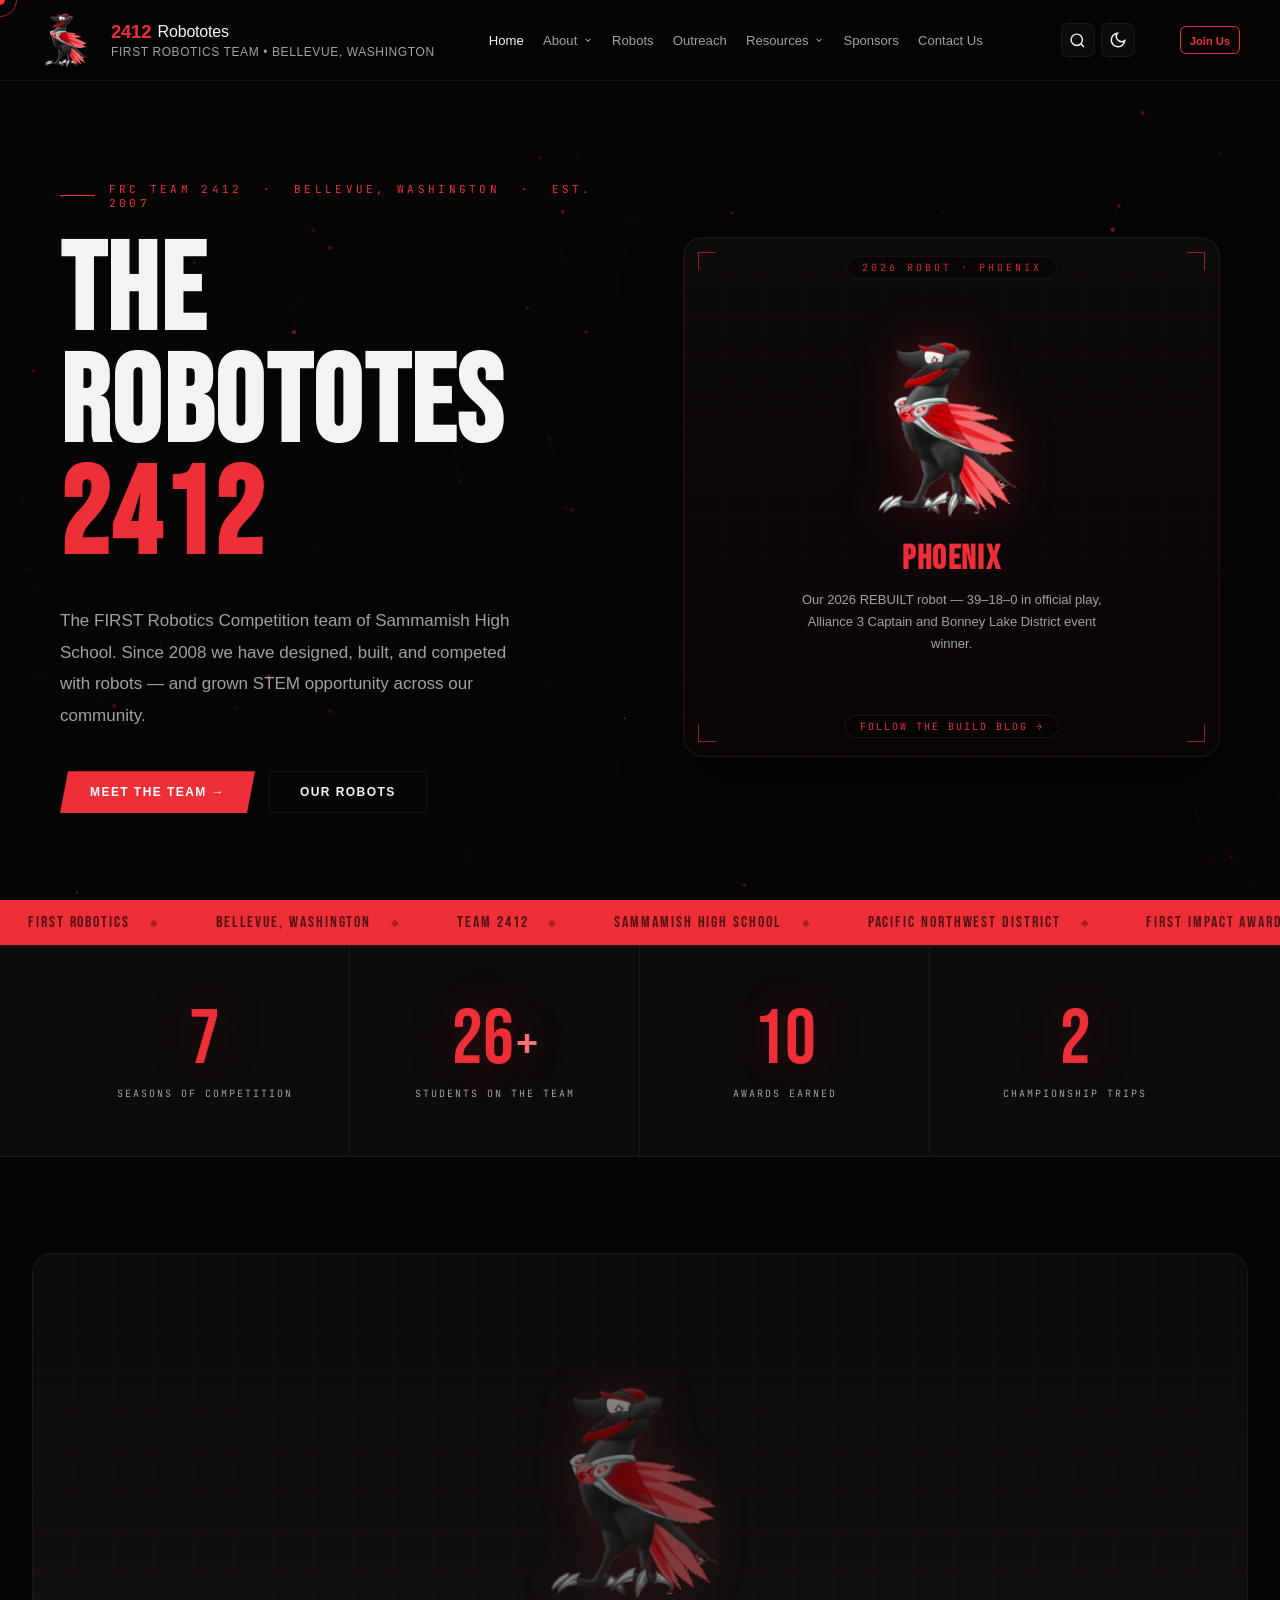
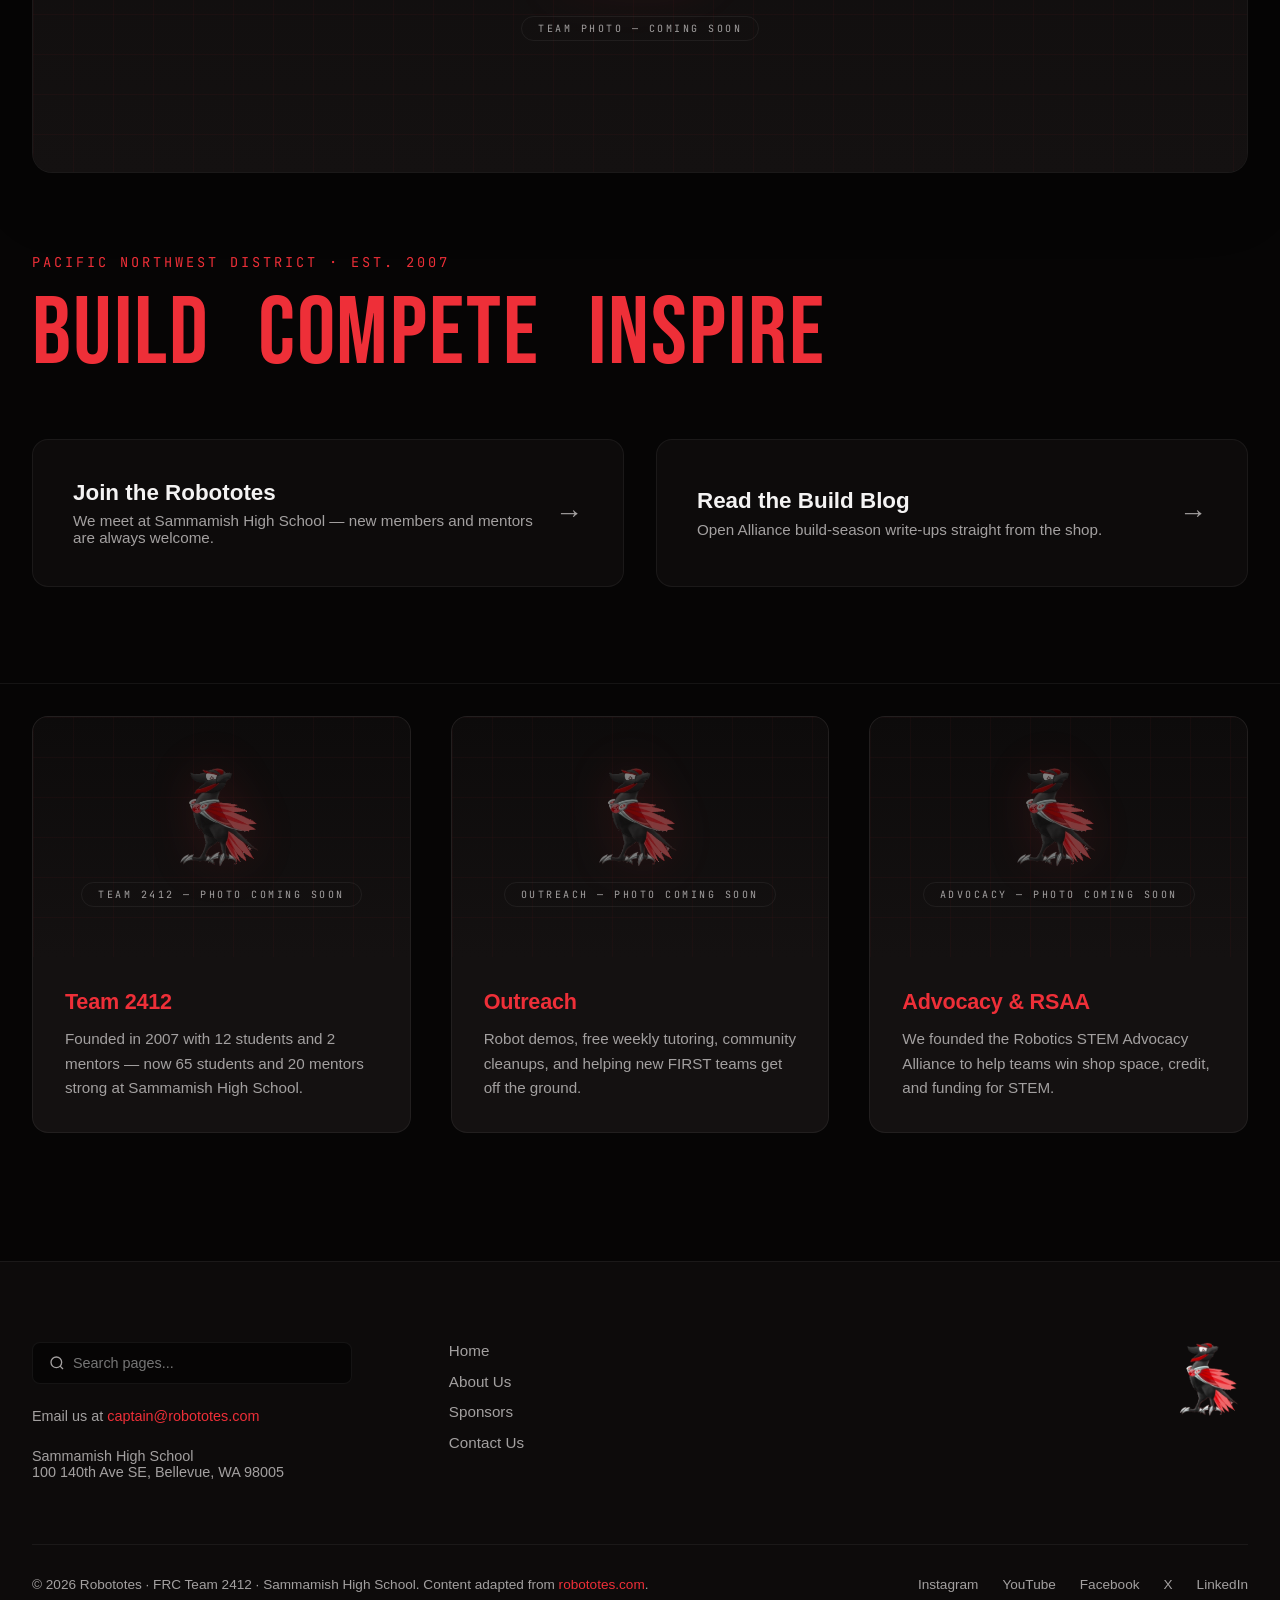
==== pages/index.html @ b2ee7567 "Add Team 2412 Robototes website in limesite style Static site for FRC Team 2412 (Sammamish High Scho" ====
<!DOCTYPE html>
<html lang="en" data-theme="dark">
<head>
<meta charset="UTF-8">
<meta name="viewport" content="width=device-width, initial-scale=1.0">
<title>Robototes | Home</title>
<link rel="icon" type="image/png" href="pictures/site/2412_logo.png">
<meta name="description" content="FRC Team 2412 — The Robototes. Building, competing, and inspiring from Sammamish High School in Bellevue, Washington.">
<link rel="preconnect" href="https://fonts.googleapis.com">
<link rel="preconnect" href="https://fonts.gstatic.com" crossorigin>
<link href="https://fonts.googleapis.com/css2?family=Bebas+Neue&family=JetBrains+Mono:wght@400;500&display=swap" rel="stylesheet">
<link rel="stylesheet" href="css/site.css">
</head>
<body data-root="">

<!-- CURSOR -->
<div id="cdot"></div>
<div id="cring"></div>

<!-- LOADER -->
<div id="loader">
  <img class="ld-logo" src="pictures/site/2412_logo.png" alt="Robototes">
  <div class="ld-sub">Team 2412 &middot; Robototes</div>
  <div class="ld-bw"><div class="ld-b"></div></div>
</div>
<!-- NAV -->
<header>
  <div class="navbar">
    <a href="index.html" class="brand">
      <img src="pictures/site/2412_logo.png" alt="Robototes Logo" class="brand-logo">
      <div class="brand-text-stack">
        <div class="brand-title">2412 <span>Robototes</span></div>
        <div class="brand-subtitle">FIRST Robotics Team &bull; Bellevue, Washington</div>
      </div>
    </a>
    <button class="nav-toggle" id="navToggle" aria-label="Toggle navigation menu"><span></span></button>
    <ul class="nav-menu">
      <li class="nav-item"><a href="index.html" class="nav-link active">Home</a></li>
      <li class="nav-item">
        <a href="about/team_2412.html" class="nav-link">About <svg viewBox="0 0 24 24"><polyline points="6 9 12 15 18 9"></polyline></svg></a>
        <div class="dropdown-panel">
          <a href="about/team_2412.html">Team 2412</a><a href="about/first.html">FIRST</a>
          <a href="robots/robototes_bots.html">Robototes Bots</a><a href="sponsors.html">Sponsors</a>
        </div>
      </li>
      <li class="nav-item"><a href="robots/robototes_bots.html" class="nav-link">Robots</a></li>
      <li class="nav-item"><a href="outreach/overview.html" class="nav-link">Outreach</a></li>
      <li class="nav-item">
        <a href="resources/documents.html" class="nav-link">Resources <svg viewBox="0 0 24 24"><polyline points="6 9 12 15 18 9"></polyline></svg></a>
        <div class="dropdown-panel" style="grid-template-columns:1fr;width:300px;">
          <a href="resources/advocacy.html">Advocacy</a>
          <a href="resources/documents.html">Documents</a>
          <a href="https://blog.robototes.com/" target="_blank" rel="noopener">Build Blog &nearr;</a>
          <a href="https://booster.robototes.com/" target="_blank" rel="noopener">Sammamish Robotics Boosters &nearr;</a>
        </div>
      </li>
      <li class="nav-item"><a href="sponsors.html" class="nav-link">Sponsors</a></li>
      <li class="nav-item"><a href="contact.html" class="nav-link">Contact Us</a></li>
    </ul>
    <div class="nav-actions-hub">
      <div class="nav-icon-row"><div class="nav-search-wrap"><button class="nav-search-btn" id="navSearchBtn" aria-label="Search" type="button"><svg viewBox="0 0 24 24" fill="none" stroke="currentColor" stroke-width="2"><circle cx="11" cy="11" r="8"></circle><line x1="21" y1="21" x2="16.65" y2="16.65"></line></svg></button><div class="nav-search-drop" id="navSearchDrop"><div class="nav-search-drop-inner"><form class="nav-search-form" id="navSearchForm" autocomplete="off"><input class="nav-search-input" id="navSearchInput" type="text" placeholder="Search pages&hellip;" autocomplete="off" spellcheck="false"><button class="nav-search-go" type="submit">Go</button></form><div class="nav-search-suggs" id="navSearchSuggs"></div></div></div></div><button class="theme-toggle-btn" id="themeToggle" aria-label="Toggle Layout Theme Mode">
        <svg class="sun-icon" viewBox="0 0 24 24"><circle cx="12" cy="12" r="5"></circle><line x1="12" y1="1" x2="12" y2="3"></line><line x1="12" y1="21" x2="12" y2="23"></line><line x1="4.22" y1="4.22" x2="5.64" y2="5.64"></line><line x1="18.36" y1="18.36" x2="19.78" y2="19.78"></line><line x1="1" y1="12" x2="3" y2="12"></line><line x1="21" y1="12" x2="23" y2="12"></line><line x1="4.22" y1="19.78" x2="5.64" y2="18.36"></line><line x1="18.36" y1="5.64" x2="19.78" y2="4.22"></line></svg>
        <svg class="moon-icon" viewBox="0 0 24 24"><path d="M21 12.79A9 9 0 1 1 11.21 3 7 7 0 0 0 21 12.79z"></path></svg>
      </button></div>
    </div>
    <div class="nav-btn-stack">
      <a href="contact.html" class="nav-cta">Join Us</a>
    </div>
  </div>
</header>

<main>
<!-- HERO -->
<section id="hero">
  <canvas id="hcvs"></canvas>
  <div class="hero-grid">
    <div class="h-content">
      <div class="h-eye">FRC Team 2412 &nbsp;&middot;&nbsp; Bellevue, Washington &nbsp;&middot;&nbsp; Est. 2007</div>
      <h1 class="htitle">
        <span class="hl"><span>THE</span></span>
        <span class="hl"><span>ROBOTOTES</span></span>
        <span class="hl"><span>2412</span></span>
      </h1>
      <p class="h-sub">The FIRST Robotics Competition team of Sammamish High School. Since 2008 we have designed, built, and competed with robots &mdash; and grown STEM opportunity across our community.</p>
      <div class="h-btns">
        <a href="about/team_2412.html" class="btn btn-solid">Meet the Team &rarr;</a>
        <a href="robots/robototes_bots.html" class="btn btn-ghost">Our Robots</a>
      </div>
    </div>

    <!-- ROBOT STAGE -->
    <div class="cad-stage">
      <span class="cad-corner tl"></span>
      <span class="cad-corner tr"></span>
      <span class="cad-corner bl"></span>
      <span class="cad-corner br"></span>
      <div class="cad-tag">2026 Robot &middot; Phoenix</div>
      <div class="cad-frame">
        <div class="cad-placeholder">
          <img src="pictures/site/2412_logo.png" alt="Robototes mascot">
          <h4>Phoenix</h4>
          <p>Our 2026 REBUILT robot &mdash; 39&ndash;18&ndash;0 in official play, Alliance 3 Captain and Bonney Lake District event winner.</p>
        </div>
      </div>
      <a class="cad-hint cad-open-link" href="https://blog.robototes.com/" target="_blank" rel="noopener">Follow the build blog &rarr;</a>
    </div>
  </div>
</section>

<!-- MARQUEE -->
<div class="mq-strip">
  <div class="mq-track">
    <span class="mq-item">FIRST Robotics<span class="mq-dot">&#9670;</span></span>
    <span class="mq-item">Bellevue, Washington<span class="mq-dot">&#9670;</span></span>
    <span class="mq-item">Team 2412<span class="mq-dot">&#9670;</span></span>
    <span class="mq-item">Sammamish High School<span class="mq-dot">&#9670;</span></span>
    <span class="mq-item">Pacific Northwest District<span class="mq-dot">&#9670;</span></span>
    <span class="mq-item">FIRST Impact Award<span class="mq-dot">&#9670;</span></span>
    <span class="mq-item">STEM Advocacy<span class="mq-dot">&#9670;</span></span>
    <span class="mq-item">Build<span class="mq-dot">&#9670;</span></span>
    <span class="mq-item">Compete<span class="mq-dot">&#9670;</span></span>
    <span class="mq-item">Inspire<span class="mq-dot">&#9670;</span></span>
    <span class="mq-item">FIRST Robotics<span class="mq-dot">&#9670;</span></span>
    <span class="mq-item">Bellevue, Washington<span class="mq-dot">&#9670;</span></span>
    <span class="mq-item">Team 2412<span class="mq-dot">&#9670;</span></span>
    <span class="mq-item">Sammamish High School<span class="mq-dot">&#9670;</span></span>
    <span class="mq-item">Pacific Northwest District<span class="mq-dot">&#9670;</span></span>
    <span class="mq-item">FIRST Impact Award<span class="mq-dot">&#9670;</span></span>
    <span class="mq-item">STEM Advocacy<span class="mq-dot">&#9670;</span></span>
    <span class="mq-item">Build<span class="mq-dot">&#9670;</span></span>
    <span class="mq-item">Compete<span class="mq-dot">&#9670;</span></span>
    <span class="mq-item">Inspire<span class="mq-dot">&#9670;</span></span>
  </div>
</div>

<!-- STATS -->
<div id="stats">
  <div class="st-in">
    <div class="st-cell">
      <div class="st-n"><span class="cnt" data-t="18">0</span></div>
      <div class="st-lbl">Seasons of Competition</div>
    </div>
    <div class="st-cell">
      <div class="st-n"><span class="cnt" data-t="65">0</span><span class="st-plus">+</span></div>
      <div class="st-lbl">Students on the Team</div>
    </div>
    <div class="st-cell">
      <div class="st-n"><span class="cnt" data-t="27">0</span></div>
      <div class="st-lbl">Awards Earned</div>
    </div>
    <div class="st-cell">
      <div class="st-n"><span class="cnt" data-t="5">0</span></div>
      <div class="st-lbl">Championship Trips</div>
    </div>
  </div>
</div>

<!-- PANORAMIC TEAM PHOTO -->
<section class="pano-section">
  <div class="pano-frame reveal">
    <div class="ph-frame"><img src="pictures/site/2412_logo.png" alt="Robototes"><span>Team photo &mdash; coming soon</span></div>
  </div>
</section>

<!-- ABOUT COPY + ACTION PANELS -->
<section class="content-stack" id="about">
  <div class="content-header reveal">
    <span class="tag">Pacific Northwest District &middot; Est. 2007</span>
    <div class="ethos-words">
      <span>Build</span>
      <span>Compete</span>
      <span>Inspire</span>
    </div>
  </div>

  <div class="action-grid">
    <a href="contact.html" class="action-btn reveal">
      <div>
        <h2>Join the Robototes</h2>
        <p>We meet at Sammamish High School &mdash; new members and mentors are always welcome.</p>
      </div>
      <div class="action-arrow">&rarr;</div>
    </a>
    <a href="https://blog.robototes.com/" target="_blank" rel="noopener" class="action-btn reveal">
      <div>
        <h2>Read the Build Blog</h2>
        <p>Open Alliance build-season write-ups straight from the shop.</p>
      </div>
      <div class="action-arrow">&rarr;</div>
    </a>
  </div>
</section>

<!-- RESOURCE CARDS -->
<section class="cards-section">
  <div class="cards-grid">
    <a href="about/team_2412.html" class="resource-card reveal">
      <div class="card-img-wrap"><div class="ph-frame"><img src="pictures/site/2412_logo.png" alt="Robototes"><span>Team 2412 &mdash; photo coming soon</span></div></div>
      <div class="card-body">
        <h3>Team 2412</h3>
        <p>Founded in 2007 with 12 students and 2 mentors &mdash; now 65 students and 20 mentors strong at Sammamish High School.</p>
      </div>
    </a>

    <a href="outreach/overview.html" class="resource-card reveal">
      <div class="card-img-wrap"><div class="ph-frame"><img src="pictures/site/2412_logo.png" alt="Robototes"><span>Outreach &mdash; photo coming soon</span></div></div>
      <div class="card-body">
        <h3>Outreach</h3>
        <p>Robot demos, free weekly tutoring, community cleanups, and helping new FIRST teams get off the ground.</p>
      </div>
    </a>

    <a href="resources/advocacy.html" class="resource-card reveal">
      <div class="card-img-wrap"><div class="ph-frame"><img src="pictures/site/2412_logo.png" alt="Robototes"><span>Advocacy &mdash; photo coming soon</span></div></div>
      <div class="card-body">
        <h3>Advocacy &amp; RSAA</h3>
        <p>We founded the Robotics STEM Advocacy Alliance to help teams win shop space, credit, and funding for STEM.</p>
      </div>
    </a>
  </div>
</section>
</main>

<!-- FOOTER -->
<footer>
  <div class="footer-grid">
    <div class="footer-left">
      <div class="footer-search">
        <svg width="16" height="16" fill="none" stroke="var(--text-muted)" stroke-width="2" viewBox="0 0 24 24"><circle cx="11" cy="11" r="8"></circle><line x1="21" y1="21" x2="16.65" y2="16.65"></line></svg>
        <input type="text" id="footerSearchInput" placeholder="Search pages...">
      </div>
      <p>Email us at <a href="mailto:captain@robototes.com">captain@robototes.com</a></p>
      <p>Sammamish High School<br>100 140th Ave SE, Bellevue, WA 98005</p>
    </div>

    <div class="footer-links">
      <a href="index.html">Home</a>
      <a href="about/team_2412.html">About Us</a>
      <a href="sponsors.html">Sponsors</a>
      <a href="contact.html">Contact Us</a>
    </div>

    <div class="footer-logos">
      <img src="pictures/site/2412_logo.png" alt="Robototes Logo" class="footer-brand-logo">
    </div>
  </div>

  <div class="footer-socket">
    <div>&copy; 2026 Robototes &middot; FRC Team 2412 &middot; Sammamish High School. Content adapted from <a href="https://www.robototes.com" target="_blank" rel="noopener" style="color:var(--accent)">robototes.com</a>.</div>
    <div class="footer-social-row">
      <a href="https://www.instagram.com/robototes/" target="_blank" rel="noopener noreferrer">Instagram</a>
      <a href="https://www.youtube.com/channel/UCGPcRxxZuqsReqQDWMfKrVw" target="_blank" rel="noopener noreferrer">YouTube</a>
      <a href="https://www.facebook.com/Robototes/" target="_blank" rel="noopener noreferrer">Facebook</a>
      <a href="https://x.com/robotics_2412" target="_blank" rel="noopener noreferrer">X</a>
      <a href="https://www.linkedin.com/company/robototes" target="_blank" rel="noopener noreferrer">LinkedIn</a>
    </div>
  </div>
</footer>

<script src="js/site.js"></script>
</body>
</html>
---- pages/css/site.css ----
/* ============================================================
   Team 2412 Robototes — site stylesheet
   Design system adapted from limesite (kartbala07/limesite.org),
   re-skinned to Robototes black / red branding.
   ============================================================ */

/* === RESET === */
*,*::before,*::after{box-sizing:border-box;margin:0;padding:0}
html{scroll-behavior:smooth}
body{
  background:var(--bg-darkest);color:var(--text-main);
  font-family:'Helvetica Neue',Helvetica,Arial,sans-serif;overflow-x:hidden;
  transition:background-color .3s ease,color .3s ease;
  -webkit-font-smoothing:antialiased;
}
img{max-width:100%;display:block}
a{text-decoration:none;color:inherit}
ul{list-style:none}

/* === VARIABLES (Robototes palette) === */
:root[data-theme="dark"]{
  --accent:#ee2f38;      --accent-soft:#ff7078;
  --bg-darkest:#060505;  --bg-dark:#0d0b0b;
  --bg-card:#141111;     --bg-dropdown:#161212;
  --text-main:#f4f3f3;   --text-muted:#a3a0a0;
  --border:rgba(255,255,255,.06);
  --header-bg:rgba(6,5,5,.9);
  --invert-logos:invert(0);
}
:root[data-theme="light"]{
  --accent:#d1202a;      --accent-soft:#a5161e;
  --bg-darkest:#faf9f9;  --bg-dark:#f4f2f2;
  --bg-card:#ffffff;     --bg-dropdown:#ffffff;
  --text-main:#171213;   --text-muted:#5a5455;
  --border:rgba(0,0,0,.08);
  --header-bg:rgba(255,255,255,.92);
  --invert-logos:invert(0);
}

/* === CURSOR === */
#cdot{position:fixed;width:10px;height:10px;background:var(--accent);border-radius:50%;pointer-events:none;z-index:9999;transform:translate(-50%,-50%);transition:width .15s,height .15s;mix-blend-mode:screen}
#cring{position:fixed;width:34px;height:34px;border:1.5px solid var(--accent);border-radius:50%;pointer-events:none;z-index:9998;transform:translate(-50%,-50%);transition:width .25s,height .25s;opacity:.7}
@media(max-width:900px){body{cursor:auto}#cdot,#cring{display:none}}

/* === LOADER === */
#loader{position:fixed;inset:0;background:var(--bg-darkest);display:flex;flex-direction:column;align-items:center;justify-content:center;z-index:8000;transition:opacity .8s,visibility .8s}
#loader.out{opacity:0;visibility:hidden;pointer-events:none}
[data-theme="light"] #loader{background:#fff}
.ld-logo{height:120px;width:auto;animation:ldGl 1.6s ease-in-out infinite}
.ld-sub{font-family:'JetBrains Mono',monospace;font-size:11px;color:var(--accent);letter-spacing:.3em;text-transform:uppercase;margin-top:16px;opacity:.7}
.ld-bw{width:160px;height:1px;background:rgba(238,47,56,.2);margin-top:28px;overflow:hidden}
.ld-b{height:100%;background:var(--accent);animation:ldB 1.6s ease-out forwards}
@keyframes ldB{0%{width:0}100%{width:100%}}
@keyframes ldGl{0%,100%{filter:drop-shadow(0 0 14px rgba(238,47,56,.4))}50%{filter:drop-shadow(0 0 44px rgba(238,47,56,.95))}}

/* === NAV === */
header{
  background-color:var(--header-bg);
  backdrop-filter:blur(20px);-webkit-backdrop-filter:blur(20px);
  border-bottom:1px solid var(--border);
  position:fixed;width:100%;top:0;left:0;z-index:1000;
  transition:background-color .3s ease,border-color .3s ease;
}
.navbar{max-width:1560px;margin:0 auto;display:flex;justify-content:space-between;align-items:center;height:80px;padding:0 2.5rem}
.brand{display:flex;align-items:center;gap:1rem;color:var(--text-main)}
.brand-logo{height:55px;width:auto;object-fit:contain}
.brand-text-stack{display:flex;flex-direction:column;line-height:1.2}
.brand-title{font-size:1.15rem;font-weight:800;letter-spacing:-.01em;color:var(--accent);display:flex;align-items:center;gap:.4rem}
.brand-title span{color:var(--text-main);font-weight:400;font-size:1rem}
.brand-subtitle{font-size:.75rem;font-weight:500;color:var(--text-muted);text-transform:uppercase;letter-spacing:.05em;margin-top:.1rem}
.nav-menu{display:flex;list-style:none;align-items:center;height:100%}
.nav-item{position:relative;height:100%;display:flex;align-items:center}
.nav-link{color:var(--text-muted);text-decoration:none;font-size:.82rem;font-weight:500;padding:0 .6rem;height:100%;display:flex;align-items:center;gap:.35rem;transition:color .2s ease;white-space:nowrap}
.nav-link:hover,.nav-link.active{color:var(--text-main)}
.nav-link svg{width:10px;height:10px;fill:none;stroke:currentColor;stroke-width:2.5;transition:transform .25s ease}
.nav-item:hover .nav-link svg{transform:rotate(180deg);color:var(--accent)}
.dropdown-panel{position:absolute;top:95px;left:50%;transform:translateX(-50%) translateY(10px);background-color:var(--bg-dropdown);border:1px solid var(--border);border-radius:12px;width:520px;padding:1.25rem;display:grid;grid-template-columns:1fr 1fr;gap:.35rem;opacity:0;pointer-events:none;box-shadow:0 30px 60px rgba(0,0,0,.25);transition:opacity .3s ease .15s,transform .3s ease .15s}
.nav-item:hover .dropdown-panel{opacity:1;pointer-events:auto;transform:translateX(-50%) translateY(0);transition:opacity .2s ease,transform .2s ease}
.dropdown-panel a{color:var(--text-muted);text-decoration:none;font-size:.8rem;padding:.65rem .85rem;border-radius:8px;transition:all .2s ease}
.dropdown-panel::before{content:'';position:absolute;top:-14px;left:0;right:0;height:14px}
.dropdown-panel a:hover{background-color:var(--bg-dark);color:var(--accent)}
.nav-actions-hub{display:flex;align-items:center;gap:.75rem;margin-left:1.5rem}
.nav-icon-row{display:flex;gap:.4rem;align-items:center}
.nav-btn-stack{display:flex;flex-direction:column;gap:.25rem}
.theme-toggle-btn{background:var(--bg-dark);border:1px solid var(--border);color:var(--text-main);width:34px;height:34px;border-radius:7px;cursor:pointer;display:flex;align-items:center;justify-content:center;transition:all .2s ease}
.theme-toggle-btn:hover{border-color:var(--accent);color:var(--accent)}
.theme-toggle-btn svg{width:18px;height:18px;fill:none;stroke:currentColor;stroke-width:2}
[data-theme="dark"] .sun-icon{display:none}
[data-theme="dark"] .moon-icon{display:block}
[data-theme="light"] .sun-icon{display:block}
[data-theme="light"] .moon-icon{display:none}
.nav-cta{background:transparent;border:1px solid var(--accent);color:var(--accent);padding:0 .55rem;border-radius:6px;font-size:.7rem;font-weight:600;text-decoration:none;transition:all .2s ease;width:100%;height:28px;line-height:28px;text-align:center;display:block}
.nav-cta:hover{background:var(--accent);color:#fff}

/* nav search */
.nav-search-wrap{position:relative}
.nav-search-btn{background:var(--bg-dark);border:1px solid var(--border);color:var(--text-main);width:34px;height:34px;border-radius:7px;cursor:pointer;display:flex;align-items:center;justify-content:center;transition:all .2s}
.nav-search-btn:hover,.nav-search-btn.active{border-color:var(--accent);color:var(--accent)}
.nav-search-btn svg{width:17px;height:17px}
.nav-search-drop{position:fixed;inset:0;background:rgba(0,0,0,.78);z-index:9999;display:none;align-items:flex-start;justify-content:center;padding-top:120px;backdrop-filter:blur(5px)}
.nav-search-drop.open{display:flex}
.nav-search-drop-inner{background:var(--bg-card);border:1px solid var(--border);border-radius:16px;padding:1.5rem;width:100%;max-width:600px;margin:0 1rem;box-shadow:0 40px 80px rgba(0,0,0,.5)}
.nav-search-form{display:flex;gap:.5rem}
.nav-search-input{flex:1;background:var(--bg-dark);border:1px solid var(--border);color:var(--text-main);padding:.6rem .85rem;border-radius:8px;font-size:.88rem;outline:none;transition:border-color .2s}
.nav-search-input::placeholder{color:var(--text-muted)}
.nav-search-input:focus{border-color:var(--accent)}
.nav-search-go{background:var(--accent);color:#fff;border:none;padding:.6rem .85rem;border-radius:8px;font-weight:700;font-size:.82rem;cursor:pointer}
.nav-search-suggs{display:flex;flex-direction:column}
.nav-sugg-item{display:flex;justify-content:space-between;align-items:center;padding:.55rem .85rem;text-decoration:none;color:var(--text-main);font-size:.84rem;gap:.5rem;transition:background .12s;border-top:1px solid var(--border)}
.nav-sugg-item:hover,.nav-sugg-item.ss-active{background:var(--bg-dark);color:var(--accent)}
.nav-sugg-name{flex:1;white-space:nowrap;overflow:hidden;text-overflow:ellipsis}
.nav-sugg-cat{font-family:'JetBrains Mono',monospace;font-size:.6rem;color:var(--text-muted);text-transform:uppercase;letter-spacing:.06em;flex-shrink:0}

/* mobile nav */
.nav-toggle{display:none;background:none;border:none;cursor:pointer;width:40px;height:40px;align-items:center;justify-content:center;color:var(--text-main);position:relative;z-index:1100;flex-shrink:0}
.nav-toggle span{display:block;width:24px;height:2px;background:currentColor;position:relative;transition:background .2s ease}
.nav-toggle span::before,.nav-toggle span::after{content:'';position:absolute;left:0;width:24px;height:2px;background:currentColor;transition:transform .25s ease}
.nav-toggle span::before{top:-7px}
.nav-toggle span::after{top:7px}
.nav-toggle.open span{background:transparent}
.nav-toggle.open span::before{transform:translateY(7px) rotate(45deg)}
.nav-toggle.open span::after{transform:translateY(-7px) rotate(-45deg)}
@media(max-width:1100px){
  .nav-toggle{display:flex!important}
  .nav-menu{position:fixed!important;top:0;right:-100%;width:82%;max-width:340px;height:100vh;background:var(--bg-dropdown,var(--bg-dark));flex-direction:column!important;align-items:flex-start!important;justify-content:flex-start!important;padding:100px 1.5rem 2rem;gap:0;overflow-y:auto;transition:right .3s ease;border-left:1px solid var(--border);display:flex!important}
  .nav-menu.open{right:0}
  .nav-item{height:auto!important;width:100%;flex-direction:column;align-items:flex-start!important;display:flex}
  .nav-link{width:100%;padding:.9rem 0!important;height:auto!important;justify-content:space-between!important}
  .nav-link svg{padding:.75rem;margin:-.75rem;box-sizing:content-box}
  .dropdown-panel{position:static!important;opacity:1!important;pointer-events:auto!important;transform:none!important;width:100%;display:none!important;grid-template-columns:1fr!important;box-shadow:none;border:none;background:transparent;padding:0 0 .5rem 1rem!important;margin-top:0}
  .nav-item.open .dropdown-panel{display:flex!important;flex-direction:column}
  .nav-actions-hub{display:flex;align-items:center;gap:.4rem;margin-left:auto}
  .nav-toggle.open ~ .nav-actions-hub{display:none}
  .nav-toggle{order:4}
  .nav-cta{display:none}
  .brand-text-stack{display:none}
  .navbar{padding:0 1rem}
  .brand{margin-left:-.25rem}
}

/* === PAGE SHELL === */
main{padding-top:95px}

/* === HERO (home) === */
#hero{position:relative;height:calc(100vh - 95px);min-height:680px;display:flex;align-items:center;overflow:hidden;padding:0 60px}
#hcvs{position:absolute;inset:0;width:100%;height:100%;z-index:0}
.hero-grid{position:relative;z-index:2;max-width:1440px;width:100%;margin:0 auto;display:grid;grid-template-columns:1.05fr 1fr;gap:60px;align-items:center}
.h-eye{font-family:'JetBrains Mono',monospace;font-size:11px;color:var(--accent);letter-spacing:.3em;text-transform:uppercase;display:flex;align-items:center;gap:14px;margin-bottom:28px;opacity:0;animation:fuA .5s .1s forwards}
.h-eye::before{content:'';width:36px;height:1px;background:var(--accent)}
h1.htitle{font-family:'Bebas Neue',sans-serif;font-size:clamp(64px,9.5vw,168px);line-height:.92;letter-spacing:.02em}
.hl{display:block;overflow:hidden}
.hl span{display:block;transform:translateY(105%);animation:suA .9s cubic-bezier(.16,1,.3,1) forwards;font-family:'Bebas Neue',sans-serif;font-weight:inherit}
.hl:nth-child(1) span{animation-delay:.15s}
.hl:nth-child(2) span{animation-delay:.25s}
.hl:nth-child(3) span{animation-delay:.35s;color:var(--accent)}
.h-sub{font-size:17px;color:var(--text-muted);max-width:480px;line-height:1.85;margin-top:32px;opacity:0;animation:fuA .5s .4s forwards}
.h-btns{display:flex;gap:14px;margin-top:40px;opacity:0;animation:fuA .5s .45s forwards}
@keyframes suA{from{transform:translateY(105%)}to{transform:translateY(0)}}
@keyframes fuA{from{opacity:0;transform:translateY(18px)}to{opacity:1;transform:translateY(0)}}

/* === BTN === */
.btn{display:inline-flex;align-items:center;gap:8px;padding:13px 30px;font-size:12px;font-weight:700;letter-spacing:.12em;text-transform:uppercase;font-family:'Helvetica Neue',Helvetica,Arial,sans-serif;transition:all .25s;cursor:pointer;border:none}
.btn-solid{background:var(--accent);color:#fff;clip-path:polygon(8px 0%,100% 0%,calc(100% - 8px) 100%,0% 100%)}
.btn-solid:hover{background:var(--accent-soft);transform:translateY(-2px);box-shadow:0 8px 28px rgba(238,47,56,.35)}
.btn-ghost{color:var(--text-main);border:1px solid var(--border)}
.btn-ghost:hover{border-color:var(--accent);color:var(--accent)}

/* === ROBOT STAGE (hero centerpiece) === */
.cad-stage{
  position:relative;width:100%;height:520px;
  background:linear-gradient(180deg,#0d0a0a 0%,#0a0505 100%);
  border:1px solid var(--border);border-radius:20px;overflow:hidden;
  box-shadow:0 30px 60px rgba(0,0,0,.4),0 0 0 1px rgba(238,47,56,.04) inset;
  user-select:none;
  opacity:0;animation:fuA .6s .2s forwards;
}
.cad-stage::before{
  content:'';position:absolute;inset:0;
  background-image:
    linear-gradient(rgba(238,47,56,.035) 1px,transparent 1px),
    linear-gradient(90deg,rgba(238,47,56,.035) 1px,transparent 1px);
  background-size:40px 40px;pointer-events:none;
}
.cad-frame{position:absolute;inset:0;display:flex;align-items:center;justify-content:center}
.cad-corner{position:absolute;width:18px;height:18px;border:1.5px solid var(--accent);opacity:.6}
.cad-corner.tl{top:14px;left:14px;border-right:none;border-bottom:none}
.cad-corner.tr{top:14px;right:14px;border-left:none;border-bottom:none}
.cad-corner.bl{bottom:14px;left:14px;border-right:none;border-top:none}
.cad-corner.br{bottom:14px;right:14px;border-left:none;border-top:none}
.cad-tag{position:absolute;top:18px;left:50%;transform:translateX(-50%);font-family:'JetBrains Mono',monospace;font-size:10px;color:var(--accent);letter-spacing:.3em;text-transform:uppercase;opacity:.85;background:rgba(0,0,0,.4);padding:4px 14px;border:1px solid var(--border);border-radius:999px;z-index:2}
.cad-hint{position:absolute;bottom:18px;left:50%;transform:translateX(-50%);font-family:'JetBrains Mono',monospace;font-size:10px;color:var(--text-muted);letter-spacing:.2em;text-transform:uppercase;z-index:2;background:rgba(0,0,0,.4);padding:4px 14px;border-radius:999px;white-space:nowrap}
.cad-open-link{color:var(--accent);border:1px solid var(--border);text-decoration:none;transition:border-color .2s ease,color .2s ease}
.cad-open-link:hover{border-color:var(--accent);color:var(--accent-soft)}
.cad-placeholder{text-align:center;color:var(--text-muted);max-width:380px;padding:1.5rem}
.cad-placeholder img{height:180px;width:auto;margin:0 auto 18px;filter:drop-shadow(0 0 24px rgba(238,47,56,.28))}
.cad-placeholder h4{font-family:'Bebas Neue',sans-serif;font-size:34px;letter-spacing:.04em;color:var(--accent);margin-bottom:10px}
.cad-placeholder p{font-size:13px;line-height:1.7;color:var(--text-muted)}

/* === MARQUEE === */
.mq-strip{overflow:hidden;background:var(--accent);padding:13px 0}
.mq-track{display:flex;width:max-content;animation:mq 28s linear infinite}
.mq-item{font-family:'Bebas Neue',sans-serif;font-size:16px;letter-spacing:.12em;color:rgba(0,0,0,.65);padding:0 28px;display:flex;align-items:center;gap:20px;white-space:nowrap}
.mq-dot{color:rgba(0,0,0,.3);font-size:10px}
@keyframes mq{0%{transform:translateX(0)}100%{transform:translateX(-50%)}}

/* === STATS === */
#stats{background:var(--bg-dark);border-top:1px solid var(--border);border-bottom:1px solid var(--border)}
.st-in{max-width:1440px;margin:0 auto;padding:0 60px;display:grid;grid-template-columns:repeat(4,1fr)}
.st-cell{padding:56px 20px;text-align:center;border-right:1px solid var(--border)}
.st-cell:last-child{border-right:none}
.st-n{font-family:'Bebas Neue',sans-serif;font-size:clamp(54px,6vw,96px);color:var(--accent);line-height:1;display:flex;align-items:baseline;justify-content:center;gap:2px;text-shadow:0 0 50px rgba(238,47,56,.25)}
.st-plus{color:var(--accent-soft);font-size:.72em}
.st-lbl{font-family:'JetBrains Mono',monospace;font-size:10px;color:var(--text-muted);letter-spacing:.2em;text-transform:uppercase;margin-top:8px}

/* === PHOTO PLACEHOLDER FRAMES === */
.pano-section{max-width:1440px;margin:6rem auto 0;padding:0 2rem}
.pano-frame{width:100%;height:520px;border-radius:20px;overflow:hidden;border:1px solid var(--border);box-shadow:0 30px 60px rgba(0,0,0,.15);background:var(--bg-dark)}
.pano-frame img{width:100%;height:100%;object-fit:cover;display:block}
.ph-frame{position:relative;display:flex;flex-direction:column;align-items:center;justify-content:center;gap:14px;width:100%;height:100%;background:
  linear-gradient(rgba(238,47,56,.04) 1px,transparent 1px),
  linear-gradient(90deg,rgba(238,47,56,.04) 1px,transparent 1px),
  linear-gradient(180deg,var(--bg-dark),var(--bg-card));
  background-size:40px 40px,40px 40px,100% 100%}
.ph-frame img{width:auto;height:42%;object-fit:contain;opacity:.5;filter:drop-shadow(0 0 24px rgba(238,47,56,.25))}
.ph-frame span{font-family:'JetBrains Mono',monospace;font-size:10px;letter-spacing:.25em;text-transform:uppercase;color:var(--text-muted);border:1px solid var(--border);border-radius:999px;padding:5px 16px}

/* === CONTENT === */
.content-stack{max-width:1440px;margin:0 auto;padding:5rem 2rem 2rem}
.content-header{margin-bottom:3.5rem}
.content-header .tag{font-family:'JetBrains Mono',monospace;color:var(--accent);font-size:.85rem;text-transform:uppercase;letter-spacing:3px;display:block;margin-bottom:1rem}
.content-header h1{font-family:'Helvetica Neue',Helvetica,Arial,sans-serif;font-size:3.5rem;font-weight:900;letter-spacing:-.03em;line-height:1.1;margin-bottom:1.25rem}
.content-header p{color:var(--text-muted);font-size:1.2rem;line-height:1.6;max-width:720px}
.ethos-words{display:flex;flex-wrap:wrap;gap:1rem 3rem;align-items:baseline}
.ethos-words span{font-family:'Bebas Neue',sans-serif;color:var(--accent);font-size:clamp(3rem,8vw,6rem);line-height:1;letter-spacing:.02em;text-transform:uppercase}

/* === ACTION PANEL GRID === */
.action-grid{display:grid;grid-template-columns:1fr 1fr;gap:2rem;margin-bottom:4rem}
.action-btn{background:var(--bg-dark);border:1px solid var(--border);border-radius:16px;padding:2.5rem;text-decoration:none;color:var(--text-main);transition:all .25s ease;display:flex;justify-content:space-between;align-items:center}
.action-btn:hover{border-color:var(--accent);background:var(--bg-card);transform:translateY(-4px)}
.action-btn h2{font-size:1.4rem;font-weight:700;margin-bottom:.4rem}
.action-btn p{color:var(--text-muted);font-size:.95rem}
.action-arrow{font-size:1.75rem;color:var(--text-muted);transition:transform .2s ease}
.action-btn:hover .action-arrow{color:var(--accent);transform:translateX(6px)}

/* === RESOURCE CARDS === */
.cards-section{padding:2rem 2rem 8rem;max-width:1440px;margin:0 auto;border-top:1px solid var(--border)}
.cards-grid{display:grid;grid-template-columns:repeat(3,1fr);gap:2.5rem}
.resource-card{background:var(--bg-card);border:1px solid var(--border);border-radius:16px;overflow:hidden;display:flex;flex-direction:column;transition:transform .25s ease,border-color .25s ease;text-decoration:none;color:inherit}
.resource-card:hover{transform:translateY(-4px);border-color:var(--accent)}
.card-img-wrap{width:100%;height:240px;overflow:hidden}
.card-img-wrap img{width:100%;height:100%;object-fit:cover;display:block}
.card-body{padding:2rem;flex-grow:1}
.card-img-wrap .ph-frame img{width:auto;height:42%;object-fit:contain}
.card-body h3{font-size:1.35rem;font-weight:800;color:var(--accent);margin-bottom:.75rem;letter-spacing:-.01em}
.card-body p{color:var(--text-muted);font-size:.95rem;line-height:1.6}

/* === SUBPAGE CONTENT BLOCKS === */
.page-hero{max-width:1440px;margin:0 auto;padding:4rem 2rem 1rem}
.prose{max-width:1440px;margin:0 auto;padding:1rem 2rem 3rem}
.prose p{color:var(--text-muted);font-size:1.05rem;line-height:1.85;max-width:820px;margin-bottom:1.25rem}
.prose h2{font-size:1.9rem;font-weight:800;letter-spacing:-.02em;margin:3rem 0 1rem}
.prose h2 span{color:var(--accent)}
.prose a{color:var(--accent)}
.prose a:hover{color:var(--accent-soft)}
.prose ul{list-style:none;max-width:820px;margin-bottom:1.25rem}
.prose ul li{color:var(--text-muted);font-size:1.02rem;line-height:1.8;padding-left:1.4rem;position:relative;margin-bottom:.5rem}
.prose ul li::before{content:'◆';color:var(--accent);position:absolute;left:0;font-size:.6rem;top:.55em}
.info-grid{display:grid;grid-template-columns:repeat(auto-fill,minmax(300px,1fr));gap:1.5rem;max-width:1440px;margin:2rem auto;padding:0 2rem}
.info-card{background:var(--bg-card);border:1px solid var(--border);border-radius:16px;padding:2rem;transition:transform .25s ease,border-color .25s ease}
.info-card:hover{transform:translateY(-4px);border-color:var(--accent)}
.info-card .kicker{font-family:'JetBrains Mono',monospace;font-size:.65rem;letter-spacing:.2em;text-transform:uppercase;color:var(--accent);display:block;margin-bottom:.6rem}
.info-card h3{font-size:1.25rem;font-weight:800;margin-bottom:.6rem}
.info-card p{color:var(--text-muted);font-size:.92rem;line-height:1.65}
.info-card a{color:var(--accent)}
.chip-wall{display:flex;flex-wrap:wrap;gap:.6rem;max-width:1100px;margin:1rem auto 2rem;padding:0 2rem}
.chip{border:1px solid var(--border);background:var(--bg-card);color:var(--text-muted);border-radius:999px;padding:.5rem 1.1rem;font-size:.85rem;transition:border-color .2s,color .2s}
.chip:hover{border-color:var(--accent);color:var(--accent)}
.timeline{max-width:900px;margin:2rem auto;padding:0 2rem;position:relative}
.timeline::before{content:'';position:absolute;left:calc(2rem + 5px);top:0;bottom:0;width:1px;background:var(--border)}
.tl-item{position:relative;padding:0 0 2.5rem 3rem}
.tl-item::before{content:'';position:absolute;left:0;top:.35rem;width:11px;height:11px;border-radius:50%;background:var(--bg-darkest);border:2px solid var(--accent)}
.tl-item .tl-year{font-family:'Bebas Neue',sans-serif;font-size:1.6rem;color:var(--accent);letter-spacing:.05em;line-height:1}
.tl-item h3{font-size:1.15rem;font-weight:800;margin:.4rem 0}
.tl-item p{color:var(--text-muted);font-size:.95rem;line-height:1.7;max-width:680px}

/* === REVEAL === */
.reveal{opacity:0;transform:translateY(36px);transition:opacity .75s ease,transform .75s cubic-bezier(.16,1,.3,1)}
.reveal.on{opacity:1;transform:translateY(0)}

/* === FOOTER === */
footer{background:var(--bg-dark);border-top:1px solid var(--border);padding:5rem 2rem 3rem;transition:background-color .3s ease}
.footer-grid{max-width:1440px;margin:0 auto;display:grid;grid-template-columns:1.2fr 1fr 1.5fr;gap:4rem;align-items:flex-start;padding-bottom:4rem;border-bottom:1px solid var(--border)}
.footer-left{display:flex;flex-direction:column;gap:1.5rem}
.footer-search{background:var(--bg-darkest);border:1px solid var(--border);border-radius:8px;padding:.75rem 1rem;display:flex;align-items:center;width:100%;max-width:320px}
.footer-search input{background:transparent;border:none;outline:none;color:var(--text-main);font-size:.9rem;width:100%;margin-left:.5rem;font-family:'Helvetica Neue',Helvetica,Arial,sans-serif}
.footer-search svg{flex-shrink:0}
.footer-left p{color:var(--text-muted);font-size:.9rem}
.footer-left a{color:var(--accent);text-decoration:none;font-size:.9rem}
.footer-links{display:flex;flex-direction:column;gap:.85rem}
.footer-links a{color:var(--text-muted);text-decoration:none;font-size:.95rem;transition:color .2s ease}
.footer-links a:hover{color:var(--text-main)}
.footer-logos{display:flex;justify-content:flex-end;align-items:center;gap:2.5rem}
.footer-brand-logo{height:75px;width:auto;object-fit:contain}
.footer-socket{max-width:1440px;margin:2rem auto 0;display:flex;justify-content:space-between;align-items:center;color:var(--text-muted);font-size:.85rem;flex-wrap:wrap;gap:1rem}
.footer-social-row{display:flex;gap:1.5rem}
.footer-social-row a{color:var(--text-muted);text-decoration:none;font-weight:500;transition:color .2s ease}
.footer-social-row a:hover{color:var(--accent)}

/* === RESPONSIVE === */
@media(max-width:1100px){
  #hero{padding:0 30px;height:auto;padding-bottom:48px}
  .hero-grid{grid-template-columns:1fr;gap:32px;padding-top:32px}
  .cad-stage{height:380px}
  .st-in{padding:0 30px;grid-template-columns:repeat(2,1fr)}
  .st-cell:nth-child(2){border-right:none}
  .pano-frame{height:360px}
  .action-grid{grid-template-columns:1fr;gap:1rem}
  .cards-grid{grid-template-columns:1fr}
  .footer-grid{grid-template-columns:1fr;gap:3rem}
  .footer-logos{justify-content:flex-start}
  .content-header h1{font-size:2.5rem}
  .ethos-words{flex-direction:column;gap:.5rem}
}
@media(max-width:700px){
  #hero{padding:0 20px 40px;height:auto;min-height:unset}
  .h-btns{flex-direction:column}
  .cad-stage{height:300px}
  .pano-frame{height:240px}
  .footer-socket{flex-direction:column;align-items:flex-start}
}
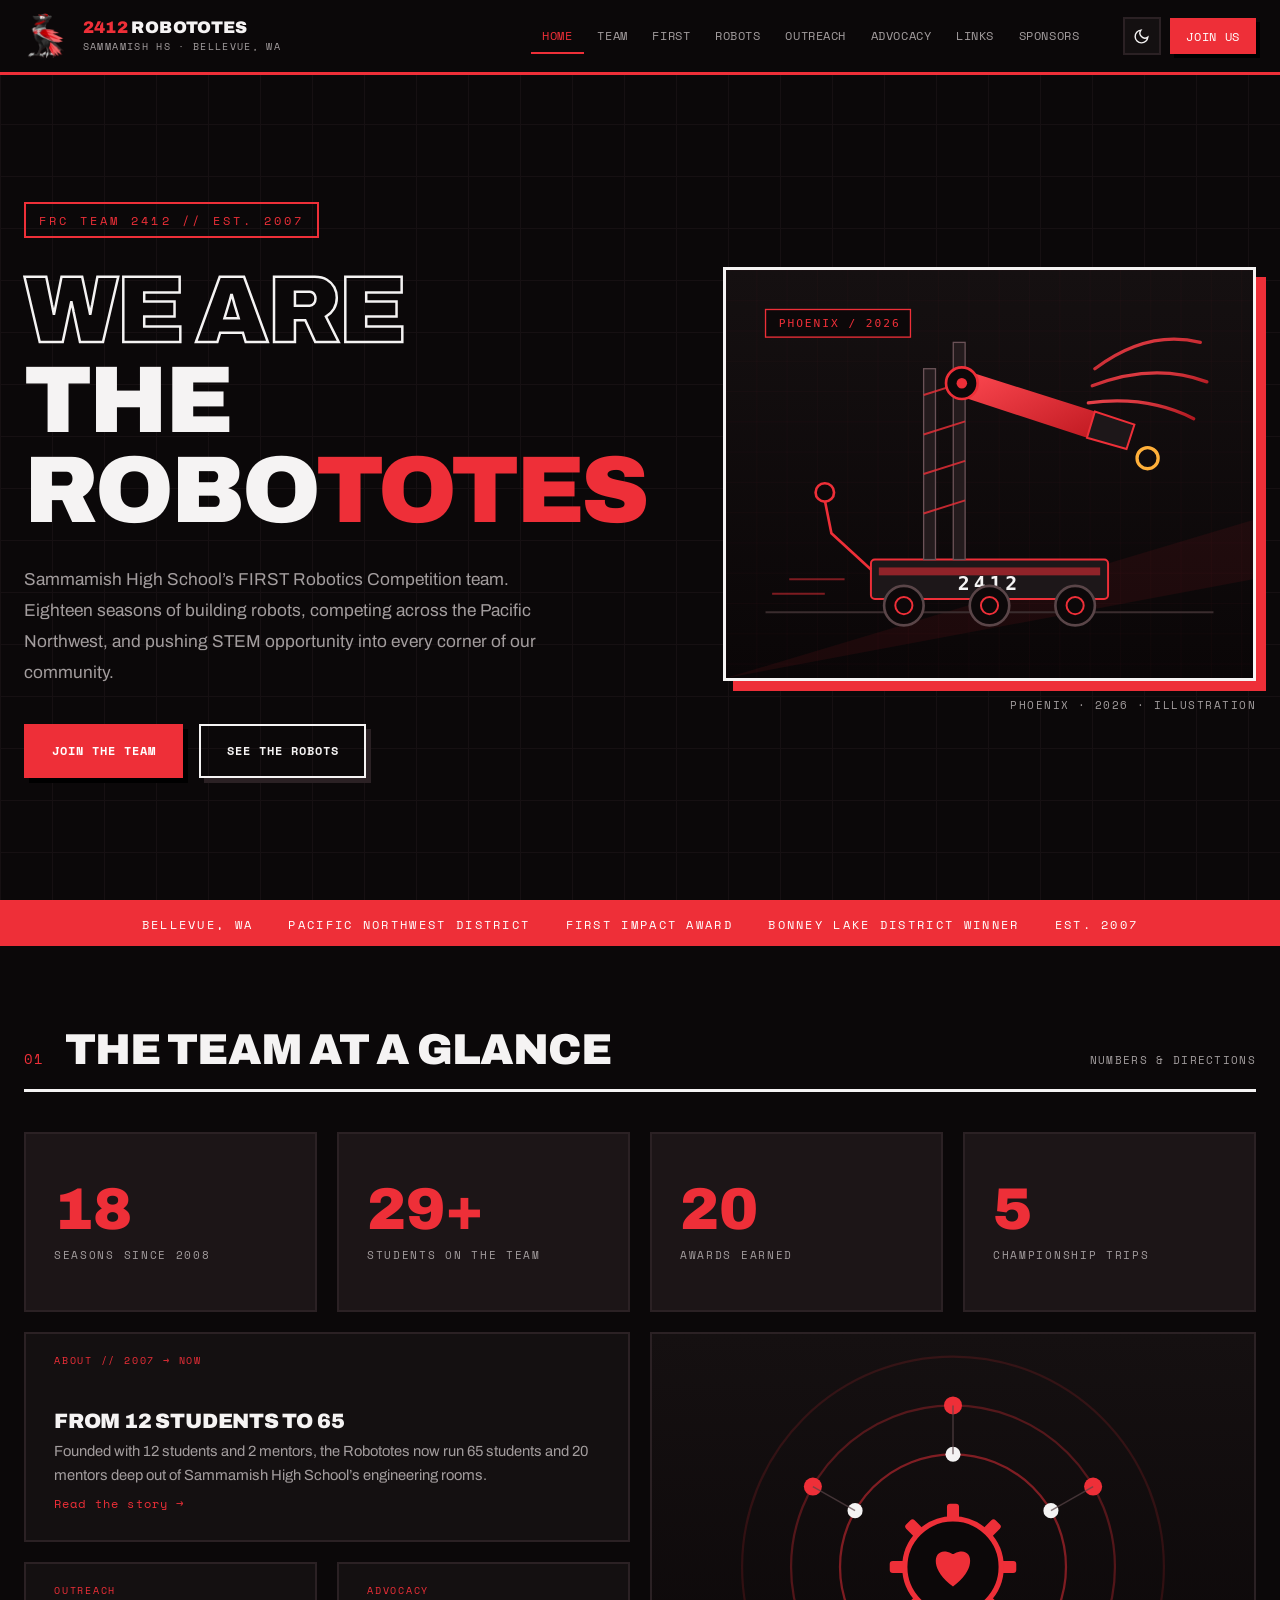
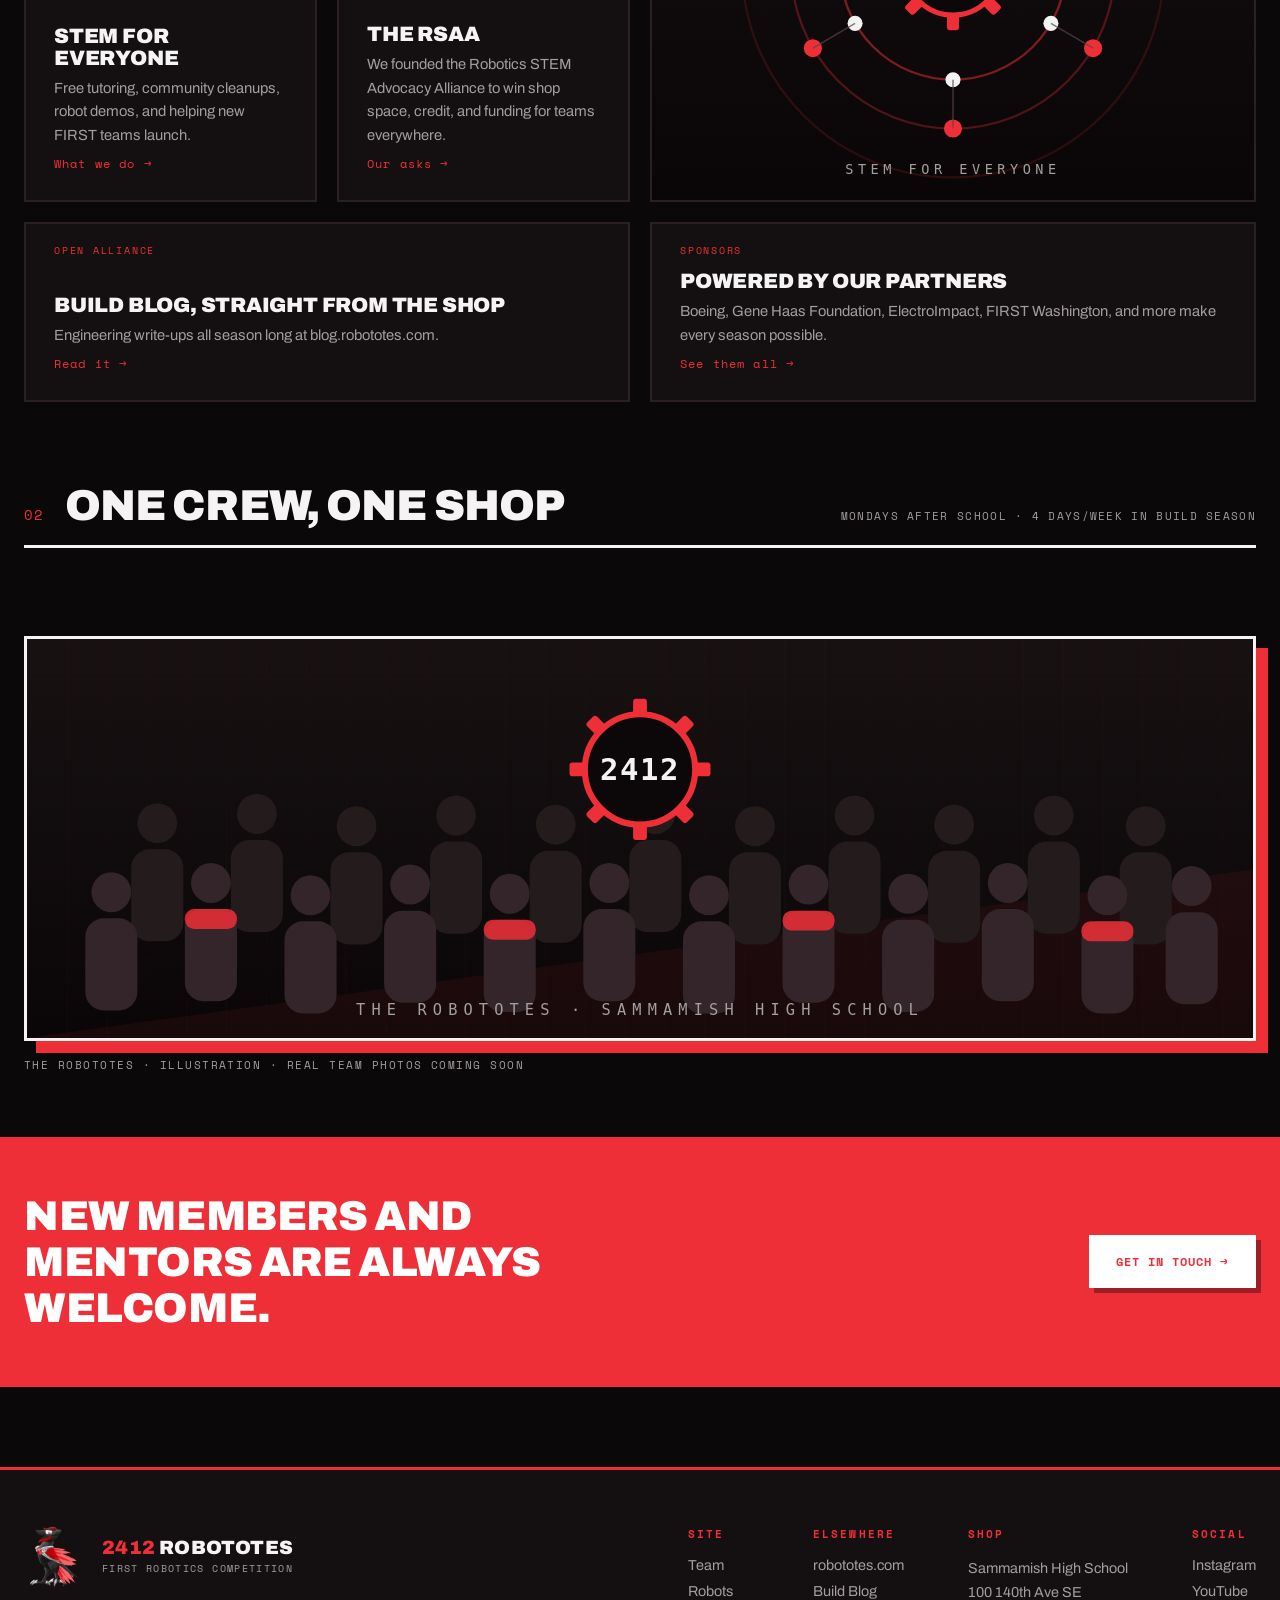
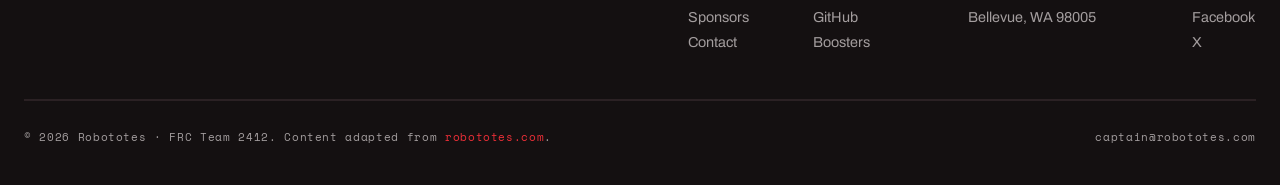
==== commit 69cf3c76: "Redesign site with original look and custom SVG artwork Replaces the limesite-derived layout with an" ====
--- a/pages/index.html
+++ b/pages/index.html
@@ -3,256 +3,188 @@
 <head>
 <meta charset="UTF-8">
 <meta name="viewport" content="width=device-width, initial-scale=1.0">
-<title>Robototes | Home</title>
+<title>Robototes | FRC Team 2412</title>
 <link rel="icon" type="image/png" href="pictures/site/2412_logo.png">
-<meta name="description" content="FRC Team 2412 — The Robototes. Building, competing, and inspiring from Sammamish High School in Bellevue, Washington.">
+<meta name="description" content="FRC Team 2412 — The Robototes of Sammamish High School, Bellevue WA. Building, competing, and inspiring since 2008.">
 <link rel="preconnect" href="https://fonts.googleapis.com">
 <link rel="preconnect" href="https://fonts.gstatic.com" crossorigin>
-<link href="https://fonts.googleapis.com/css2?family=Bebas+Neue&family=JetBrains+Mono:wght@400;500&display=swap" rel="stylesheet">
+<link href="https://fonts.googleapis.com/css2?family=Archivo:wght@400;700;900&family=Space+Mono:wght@400;700&display=swap" rel="stylesheet">
 <link rel="stylesheet" href="css/site.css">
 </head>
-<body data-root="">
-
-<!-- CURSOR -->
-<div id="cdot"></div>
-<div id="cring"></div>
-
-<!-- LOADER -->
-<div id="loader">
-  <img class="ld-logo" src="pictures/site/2412_logo.png" alt="Robototes">
-  <div class="ld-sub">Team 2412 &middot; Robototes</div>
-  <div class="ld-bw"><div class="ld-b"></div></div>
-</div>
-<!-- NAV -->
-<header>
-  <div class="navbar">
-    <a href="index.html" class="brand">
-      <img src="pictures/site/2412_logo.png" alt="Robototes Logo" class="brand-logo">
-      <div class="brand-text-stack">
-        <div class="brand-title">2412 <span>Robototes</span></div>
-        <div class="brand-subtitle">FIRST Robotics Team &bull; Bellevue, Washington</div>
-      </div>
+<body>
+<header class="topbar">
+  <div class="topbar-in">
+    <a href="index.html" class="tb-brand">
+      <img src="pictures/site/2412_logo.png" alt="Robototes logo">
+      <span>
+        <span class="tb-name"><em>2412</em> ROBOTOTES</span><br>
+        <span class="tb-sub">Sammamish HS &middot; Bellevue, WA</span>
+      </span>
     </a>
-    <button class="nav-toggle" id="navToggle" aria-label="Toggle navigation menu"><span></span></button>
-    <ul class="nav-menu">
-      <li class="nav-item"><a href="index.html" class="nav-link active">Home</a></li>
-      <li class="nav-item">
-        <a href="about/team_2412.html" class="nav-link">About <svg viewBox="0 0 24 24"><polyline points="6 9 12 15 18 9"></polyline></svg></a>
-        <div class="dropdown-panel">
-          <a href="about/team_2412.html">Team 2412</a><a href="about/first.html">FIRST</a>
-          <a href="robots/robototes_bots.html">Robototes Bots</a><a href="sponsors.html">Sponsors</a>
-        </div>
-      </li>
-      <li class="nav-item"><a href="robots/robototes_bots.html" class="nav-link">Robots</a></li>
-      <li class="nav-item"><a href="outreach/overview.html" class="nav-link">Outreach</a></li>
-      <li class="nav-item">
-        <a href="resources/documents.html" class="nav-link">Resources <svg viewBox="0 0 24 24"><polyline points="6 9 12 15 18 9"></polyline></svg></a>
-        <div class="dropdown-panel" style="grid-template-columns:1fr;width:300px;">
-          <a href="resources/advocacy.html">Advocacy</a>
-          <a href="resources/documents.html">Documents</a>
-          <a href="https://blog.robototes.com/" target="_blank" rel="noopener">Build Blog &nearr;</a>
-          <a href="https://booster.robototes.com/" target="_blank" rel="noopener">Sammamish Robotics Boosters &nearr;</a>
-        </div>
-      </li>
-      <li class="nav-item"><a href="sponsors.html" class="nav-link">Sponsors</a></li>
-      <li class="nav-item"><a href="contact.html" class="nav-link">Contact Us</a></li>
-    </ul>
-    <div class="nav-actions-hub">
-      <div class="nav-icon-row"><div class="nav-search-wrap"><button class="nav-search-btn" id="navSearchBtn" aria-label="Search" type="button"><svg viewBox="0 0 24 24" fill="none" stroke="currentColor" stroke-width="2"><circle cx="11" cy="11" r="8"></circle><line x1="21" y1="21" x2="16.65" y2="16.65"></line></svg></button><div class="nav-search-drop" id="navSearchDrop"><div class="nav-search-drop-inner"><form class="nav-search-form" id="navSearchForm" autocomplete="off"><input class="nav-search-input" id="navSearchInput" type="text" placeholder="Search pages&hellip;" autocomplete="off" spellcheck="false"><button class="nav-search-go" type="submit">Go</button></form><div class="nav-search-suggs" id="navSearchSuggs"></div></div></div></div><button class="theme-toggle-btn" id="themeToggle" aria-label="Toggle Layout Theme Mode">
-        <svg class="sun-icon" viewBox="0 0 24 24"><circle cx="12" cy="12" r="5"></circle><line x1="12" y1="1" x2="12" y2="3"></line><line x1="12" y1="21" x2="12" y2="23"></line><line x1="4.22" y1="4.22" x2="5.64" y2="5.64"></line><line x1="18.36" y1="18.36" x2="19.78" y2="19.78"></line><line x1="1" y1="12" x2="3" y2="12"></line><line x1="21" y1="12" x2="23" y2="12"></line><line x1="4.22" y1="19.78" x2="5.64" y2="18.36"></line><line x1="18.36" y1="5.64" x2="19.78" y2="4.22"></line></svg>
-        <svg class="moon-icon" viewBox="0 0 24 24"><path d="M21 12.79A9 9 0 1 1 11.21 3 7 7 0 0 0 21 12.79z"></path></svg>
-      </button></div>
+    <nav class="tb-links" id="tbLinks">
+      <a href="index.html" class="on">Home</a>
+      <a href="about/team_2412.html">Team</a>
+      <a href="about/first.html">FIRST</a>
+      <a href="robots/robototes_bots.html">Robots</a>
+      <a href="outreach/overview.html">Outreach</a>
+      <a href="resources/advocacy.html">Advocacy</a>
+      <a href="resources/documents.html">Links</a>
+      <a href="sponsors.html">Sponsors</a>
+    </nav>
+    <div class="tb-actions">
+      <button class="mode-btn" id="modeBtn" aria-label="Toggle color theme">
+        <svg class="ic-sun" viewBox="0 0 24 24"><circle cx="12" cy="12" r="5"></circle><line x1="12" y1="1" x2="12" y2="3"></line><line x1="12" y1="21" x2="12" y2="23"></line><line x1="4.22" y1="4.22" x2="5.64" y2="5.64"></line><line x1="18.36" y1="18.36" x2="19.78" y2="19.78"></line><line x1="1" y1="12" x2="3" y2="12"></line><line x1="21" y1="12" x2="23" y2="12"></line><line x1="4.22" y1="19.78" x2="5.64" y2="18.36"></line><line x1="18.36" y1="5.64" x2="19.78" y2="4.22"></line></svg>
+        <svg class="ic-moon" viewBox="0 0 24 24"><path d="M21 12.79A9 9 0 1 1 11.21 3 7 7 0 0 0 21 12.79z"></path></svg>
+      </button>
+      <a href="contact.html" class="tb-join">Join Us</a>
     </div>
-    <div class="nav-btn-stack">
-      <a href="contact.html" class="nav-cta">Join Us</a>
-    </div>
+    <button class="burger" id="burger" aria-label="Toggle menu">[=]</button>
   </div>
 </header>
 
 <main>
 <!-- HERO -->
-<section id="hero">
-  <canvas id="hcvs"></canvas>
-  <div class="hero-grid">
-    <div class="h-content">
-      <div class="h-eye">FRC Team 2412 &nbsp;&middot;&nbsp; Bellevue, Washington &nbsp;&middot;&nbsp; Est. 2007</div>
-      <h1 class="htitle">
-        <span class="hl"><span>THE</span></span>
-        <span class="hl"><span>ROBOTOTES</span></span>
-        <span class="hl"><span>2412</span></span>
-      </h1>
-      <p class="h-sub">The FIRST Robotics Competition team of Sammamish High School. Since 2008 we have designed, built, and competed with robots &mdash; and grown STEM opportunity across our community.</p>
-      <div class="h-btns">
-        <a href="about/team_2412.html" class="btn btn-solid">Meet the Team &rarr;</a>
-        <a href="robots/robototes_bots.html" class="btn btn-ghost">Our Robots</a>
+<section class="hero">
+  <div class="hero-bg"></div>
+  <div class="hero-in">
+    <div>
+      <span class="kicker">FRC Team 2412 // Est. 2007</span>
+      <h1><span class="out">We are</span><br>the Robo<span class="red">totes</span></h1>
+      <p class="hero-blurb">Sammamish High School&rsquo;s FIRST Robotics Competition team. Eighteen seasons of building robots, competing across the Pacific Northwest, and pushing STEM opportunity into every corner of our community.</p>
+      <div class="hero-cta">
+        <a href="contact.html" class="b b-red">Join the Team</a>
+        <a href="robots/robototes_bots.html" class="b b-line">See the Robots</a>
       </div>
     </div>
-
-    <!-- ROBOT STAGE -->
-    <div class="cad-stage">
-      <span class="cad-corner tl"></span>
-      <span class="cad-corner tr"></span>
-      <span class="cad-corner bl"></span>
-      <span class="cad-corner br"></span>
-      <div class="cad-tag">2026 Robot &middot; Phoenix</div>
-      <div class="cad-frame">
-        <div class="cad-placeholder">
-          <img src="pictures/site/2412_logo.png" alt="Robototes mascot">
-          <h4>Phoenix</h4>
-          <p>Our 2026 REBUILT robot &mdash; 39&ndash;18&ndash;0 in official play, Alliance 3 Captain and Bonney Lake District event winner.</p>
-        </div>
-      </div>
-      <a class="cad-hint cad-open-link" href="https://blog.robototes.com/" target="_blank" rel="noopener">Follow the build blog &rarr;</a>
-    </div>
+    <figure class="hero-art rv">
+      <img src="pictures/art/robot_phoenix.svg" alt="Stylized illustration of Phoenix, the 2026 robot">
+      <figcaption>Phoenix &middot; 2026 &middot; illustration</figcaption>
+    </figure>
   </div>
 </section>
-
-<!-- MARQUEE -->
-<div class="mq-strip">
-  <div class="mq-track">
-    <span class="mq-item">FIRST Robotics<span class="mq-dot">&#9670;</span></span>
-    <span class="mq-item">Bellevue, Washington<span class="mq-dot">&#9670;</span></span>
-    <span class="mq-item">Team 2412<span class="mq-dot">&#9670;</span></span>
-    <span class="mq-item">Sammamish High School<span class="mq-dot">&#9670;</span></span>
-    <span class="mq-item">Pacific Northwest District<span class="mq-dot">&#9670;</span></span>
-    <span class="mq-item">FIRST Impact Award<span class="mq-dot">&#9670;</span></span>
-    <span class="mq-item">STEM Advocacy<span class="mq-dot">&#9670;</span></span>
-    <span class="mq-item">Build<span class="mq-dot">&#9670;</span></span>
-    <span class="mq-item">Compete<span class="mq-dot">&#9670;</span></span>
-    <span class="mq-item">Inspire<span class="mq-dot">&#9670;</span></span>
-    <span class="mq-item">FIRST Robotics<span class="mq-dot">&#9670;</span></span>
-    <span class="mq-item">Bellevue, Washington<span class="mq-dot">&#9670;</span></span>
-    <span class="mq-item">Team 2412<span class="mq-dot">&#9670;</span></span>
-    <span class="mq-item">Sammamish High School<span class="mq-dot">&#9670;</span></span>
-    <span class="mq-item">Pacific Northwest District<span class="mq-dot">&#9670;</span></span>
-    <span class="mq-item">FIRST Impact Award<span class="mq-dot">&#9670;</span></span>
-    <span class="mq-item">STEM Advocacy<span class="mq-dot">&#9670;</span></span>
-    <span class="mq-item">Build<span class="mq-dot">&#9670;</span></span>
-    <span class="mq-item">Compete<span class="mq-dot">&#9670;</span></span>
-    <span class="mq-item">Inspire<span class="mq-dot">&#9670;</span></span>
-  </div>
+<div class="hero-tape">
+  <span>Bellevue, WA</span><span>Pacific Northwest District</span><span>FIRST Impact Award</span><span>Bonney Lake District Winner</span><span>Est. 2007</span>
 </div>
 
-<!-- STATS -->
-<div id="stats">
-  <div class="st-in">
-    <div class="st-cell">
-      <div class="st-n"><span class="cnt" data-t="18">0</span></div>
-      <div class="st-lbl">Seasons of Competition</div>
-    </div>
-    <div class="st-cell">
-      <div class="st-n"><span class="cnt" data-t="65">0</span><span class="st-plus">+</span></div>
-      <div class="st-lbl">Students on the Team</div>
-    </div>
-    <div class="st-cell">
-      <div class="st-n"><span class="cnt" data-t="27">0</span></div>
-      <div class="st-lbl">Awards Earned</div>
-    </div>
-    <div class="st-cell">
-      <div class="st-n"><span class="cnt" data-t="5">0</span></div>
-      <div class="st-lbl">Championship Trips</div>
-    </div>
+<!-- BENTO -->
+<section class="sec">
+  <div class="sec-head rv">
+    <span class="sec-no">01</span>
+    <h2>The team at a glance</h2>
+    <span class="spacer"></span>
+    <span class="sec-aside">numbers &amp; directions</span>
   </div>
-</div>
+  <div class="bento">
+    <div class="cell cell-stat rv"><span class="n" data-t="18">0</span><span class="l">Seasons since 2008</span></div>
+    <div class="cell cell-stat rv"><span class="n" data-t="65" data-suf="+">0</span><span class="l">Students on the team</span></div>
+    <div class="cell cell-stat rv"><span class="n" data-t="27">0</span><span class="l">Awards earned</span></div>
+    <div class="cell cell-stat rv"><span class="n" data-t="5">0</span><span class="l">Championship trips</span></div>
 
-<!-- PANORAMIC TEAM PHOTO -->
-<section class="pano-section">
-  <div class="pano-frame reveal">
-    <div class="ph-frame"><img src="pictures/site/2412_logo.png" alt="Robototes"><span>Team photo &mdash; coming soon</span></div>
-  </div>
-</section>
+    <a href="about/team_2412.html" class="cell cell-2w rv">
+      <span class="tag">About // 2007 &rarr; now</span>
+      <h3>From 12 students to 65</h3>
+      <p>Founded with 12 students and 2 mentors, the Robototes now run 65 students and 20 mentors deep out of Sammamish High School&rsquo;s engineering rooms.</p>
+      <span class="go">Read the story &rarr;</span>
+    </a>
+    <div class="cell cell-art cell-2w cell-2h rv"><img src="pictures/art/outreach.svg" alt="Stylized outreach illustration — community connected around a gear"></div>
+    <a href="outreach/overview.html" class="cell rv">
+      <span class="tag">Outreach</span>
+      <h3>STEM for everyone</h3>
+      <p>Free tutoring, community cleanups, robot demos, and helping new FIRST teams launch.</p>
+      <span class="go">What we do &rarr;</span>
+    </a>
+    <a href="resources/advocacy.html" class="cell rv">
+      <span class="tag">Advocacy</span>
+      <h3>The RSAA</h3>
+      <p>We founded the Robotics STEM Advocacy Alliance to win shop space, credit, and funding for teams everywhere.</p>
+      <span class="go">Our asks &rarr;</span>
+    </a>
 
-<!-- ABOUT COPY + ACTION PANELS -->
-<section class="content-stack" id="about">
-  <div class="content-header reveal">
-    <span class="tag">Pacific Northwest District &middot; Est. 2007</span>
-    <div class="ethos-words">
-      <span>Build</span>
-      <span>Compete</span>
-      <span>Inspire</span>
-    </div>
-  </div>
-
-  <div class="action-grid">
-    <a href="contact.html" class="action-btn reveal">
-      <div>
-        <h2>Join the Robototes</h2>
-        <p>We meet at Sammamish High School &mdash; new members and mentors are always welcome.</p>
-      </div>
-      <div class="action-arrow">&rarr;</div>
+    <a href="https://blog.robototes.com/" target="_blank" rel="noopener" class="cell cell-2w rv">
+      <span class="tag">Open Alliance</span>
+      <h3>Build blog, straight from the shop</h3>
+      <p>Engineering write-ups all season long at blog.robototes.com.</p>
+      <span class="go">Read it &rarr;</span>
     </a>
-    <a href="https://blog.robototes.com/" target="_blank" rel="noopener" class="action-btn reveal">
-      <div>
-        <h2>Read the Build Blog</h2>
-        <p>Open Alliance build-season write-ups straight from the shop.</p>
-      </div>
-      <div class="action-arrow">&rarr;</div>
+    <a href="sponsors.html" class="cell cell-2w rv">
+      <span class="tag">Sponsors</span>
+      <h3>Powered by our partners</h3>
+      <p>Boeing, Gene Haas Foundation, ElectroImpact, FIRST Washington, and more make every season possible.</p>
+      <span class="go">See them all &rarr;</span>
     </a>
   </div>
 </section>
 
-<!-- RESOURCE CARDS -->
-<section class="cards-section">
-  <div class="cards-grid">
-    <a href="about/team_2412.html" class="resource-card reveal">
-      <div class="card-img-wrap"><div class="ph-frame"><img src="pictures/site/2412_logo.png" alt="Robototes"><span>Team 2412 &mdash; photo coming soon</span></div></div>
-      <div class="card-body">
-        <h3>Team 2412</h3>
-        <p>Founded in 2007 with 12 students and 2 mentors &mdash; now 65 students and 20 mentors strong at Sammamish High School.</p>
-      </div>
-    </a>
-
-    <a href="outreach/overview.html" class="resource-card reveal">
-      <div class="card-img-wrap"><div class="ph-frame"><img src="pictures/site/2412_logo.png" alt="Robototes"><span>Outreach &mdash; photo coming soon</span></div></div>
-      <div class="card-body">
-        <h3>Outreach</h3>
-        <p>Robot demos, free weekly tutoring, community cleanups, and helping new FIRST teams get off the ground.</p>
-      </div>
-    </a>
-
-    <a href="resources/advocacy.html" class="resource-card reveal">
-      <div class="card-img-wrap"><div class="ph-frame"><img src="pictures/site/2412_logo.png" alt="Robototes"><span>Advocacy &mdash; photo coming soon</span></div></div>
-      <div class="card-body">
-        <h3>Advocacy &amp; RSAA</h3>
-        <p>We founded the Robotics STEM Advocacy Alliance to help teams win shop space, credit, and funding for STEM.</p>
-      </div>
-    </a>
+<!-- TEAM BAND -->
+<section class="sec" style="padding-top:2rem">
+  <div class="sec-head rv">
+    <span class="sec-no">02</span>
+    <h2>One crew, one shop</h2>
+    <span class="spacer"></span>
+    <span class="sec-aside">Mondays after school &middot; 4 days/week in build season</span>
   </div>
 </section>
+<figure class="band rv">
+  <img src="pictures/art/team_banner.svg" alt="Stylized banner of the Robototes team around the 2412 gear">
+  <figcaption>The Robototes &middot; illustration &middot; real team photos coming soon</figcaption>
+</figure>
+
+<!-- CTA -->
+<div class="cta-panel rv">
+  <div class="cta-in">
+    <h2>New members and mentors are always welcome.</h2>
+    <a href="contact.html" class="b">Get in touch &rarr;</a>
+  </div>
+</div>
 </main>
 
-<!-- FOOTER -->
 <footer>
-  <div class="footer-grid">
-    <div class="footer-left">
-      <div class="footer-search">
-        <svg width="16" height="16" fill="none" stroke="var(--text-muted)" stroke-width="2" viewBox="0 0 24 24"><circle cx="11" cy="11" r="8"></circle><line x1="21" y1="21" x2="16.65" y2="16.65"></line></svg>
-        <input type="text" id="footerSearchInput" placeholder="Search pages...">
+  <div class="foot-in">
+    <div class="foot-top">
+      <div class="foot-brand">
+        <img src="pictures/site/2412_logo.png" alt="Robototes logo">
+        <span>
+          <span class="tb-name"><em>2412</em> ROBOTOTES</span><br>
+          <span class="tb-sub">FIRST Robotics Competition</span>
+        </span>
       </div>
-      <p>Email us at <a href="mailto:captain@robototes.com">captain@robototes.com</a></p>
-      <p>Sammamish High School<br>100 140th Ave SE, Bellevue, WA 98005</p>
+      <div class="foot-cols">
+        <div>
+          <h5>Site</h5>
+          <ul>
+            <li><a href="about/team_2412.html">Team</a></li>
+            <li><a href="robots/robototes_bots.html">Robots</a></li>
+            <li><a href="sponsors.html">Sponsors</a></li>
+            <li><a href="contact.html">Contact</a></li>
+          </ul>
+        </div>
+        <div>
+          <h5>Elsewhere</h5>
+          <ul>
+            <li><a href="https://www.robototes.com" target="_blank" rel="noopener">robototes.com</a></li>
+            <li><a href="https://blog.robototes.com/" target="_blank" rel="noopener">Build Blog</a></li>
+            <li><a href="https://github.com/robototes" target="_blank" rel="noopener">GitHub</a></li>
+            <li><a href="https://booster.robototes.com/" target="_blank" rel="noopener">Boosters</a></li>
+          </ul>
+        </div>
+        <div>
+          <h5>Shop</h5>
+          <address>Sammamish High School<br>100 140th Ave SE<br>Bellevue, WA 98005</address>
+        </div>
+        <div>
+          <h5>Social</h5>
+          <ul>
+            <li><a href="https://www.instagram.com/robototes/" target="_blank" rel="noopener">Instagram</a></li>
+            <li><a href="https://www.youtube.com/channel/UCGPcRxxZuqsReqQDWMfKrVw" target="_blank" rel="noopener">YouTube</a></li>
+            <li><a href="https://www.facebook.com/Robototes/" target="_blank" rel="noopener">Facebook</a></li>
+            <li><a href="https://x.com/robotics_2412" target="_blank" rel="noopener">X</a></li>
+          </ul>
+        </div>
+      </div>
     </div>
-
-    <div class="footer-links">
-      <a href="index.html">Home</a>
-      <a href="about/team_2412.html">About Us</a>
-      <a href="sponsors.html">Sponsors</a>
-      <a href="contact.html">Contact Us</a>
-    </div>
-
-    <div class="footer-logos">
-      <img src="pictures/site/2412_logo.png" alt="Robototes Logo" class="footer-brand-logo">
-    </div>
-  </div>
-
-  <div class="footer-socket">
-    <div>&copy; 2026 Robototes &middot; FRC Team 2412 &middot; Sammamish High School. Content adapted from <a href="https://www.robototes.com" target="_blank" rel="noopener" style="color:var(--accent)">robototes.com</a>.</div>
-    <div class="footer-social-row">
-      <a href="https://www.instagram.com/robototes/" target="_blank" rel="noopener noreferrer">Instagram</a>
-      <a href="https://www.youtube.com/channel/UCGPcRxxZuqsReqQDWMfKrVw" target="_blank" rel="noopener noreferrer">YouTube</a>
-      <a href="https://www.facebook.com/Robototes/" target="_blank" rel="noopener noreferrer">Facebook</a>
-      <a href="https://x.com/robotics_2412" target="_blank" rel="noopener noreferrer">X</a>
-      <a href="https://www.linkedin.com/company/robototes" target="_blank" rel="noopener noreferrer">LinkedIn</a>
+    <div class="foot-base">
+      <span>&copy; 2026 Robototes &middot; FRC Team 2412. Content adapted from <a href="https://www.robototes.com" target="_blank" rel="noopener">robototes.com</a>.</span>
+      <span>captain@robototes.com</span>
     </div>
   </div>
 </footer>
--- a/pages/css/site.css
+++ b/pages/css/site.css
@@ -1,330 +1,201 @@
 /* ============================================================
-   Team 2412 Robototes — site stylesheet
-   Design system adapted from limesite (kartbala07/limesite.org),
-   re-skinned to Robototes black / red branding.
+   Team 2412 Robototes — site stylesheet (v2)
+   Original design: sharp edges, hard shadows, numbered sections,
+   diagonal cuts. Black / Robototes-red brand.
    ============================================================ */
 
-/* === RESET === */
 *,*::before,*::after{box-sizing:border-box;margin:0;padding:0}
 html{scroll-behavior:smooth}
 body{
-  background:var(--bg-darkest);color:var(--text-main);
-  font-family:'Helvetica Neue',Helvetica,Arial,sans-serif;overflow-x:hidden;
+  background:var(--bg);color:var(--ink);
+  font-family:'Archivo','Helvetica Neue',Helvetica,Arial,sans-serif;
+  overflow-x:hidden;-webkit-font-smoothing:antialiased;
   transition:background-color .3s ease,color .3s ease;
-  -webkit-font-smoothing:antialiased;
 }
 img{max-width:100%;display:block}
 a{text-decoration:none;color:inherit}
 ul{list-style:none}
 
-/* === VARIABLES (Robototes palette) === */
+/* === PALETTE === */
 :root[data-theme="dark"]{
-  --accent:#ee2f38;      --accent-soft:#ff7078;
-  --bg-darkest:#060505;  --bg-dark:#0d0b0b;
-  --bg-card:#141111;     --bg-dropdown:#161212;
-  --text-main:#f4f3f3;   --text-muted:#a3a0a0;
-  --border:rgba(255,255,255,.06);
-  --header-bg:rgba(6,5,5,.9);
-  --invert-logos:invert(0);
+  --red:#ee2f38;    --red-hi:#ff5a62;  --red-dim:#8f151c;
+  --bg:#0b0809;     --panel:#141011;   --panel-2:#1c1517;
+  --ink:#f5f3f3;    --mut:#a39d9e;
+  --line:#2b2124;   --hard:#000;
+  --art-bg:#120d0e;
 }
 :root[data-theme="light"]{
-  --accent:#d1202a;      --accent-soft:#a5161e;
-  --bg-darkest:#faf9f9;  --bg-dark:#f4f2f2;
-  --bg-card:#ffffff;     --bg-dropdown:#ffffff;
-  --text-main:#171213;   --text-muted:#5a5455;
-  --border:rgba(0,0,0,.08);
-  --header-bg:rgba(255,255,255,.92);
-  --invert-logos:invert(0);
-}
-
-/* === CURSOR === */
-#cdot{position:fixed;width:10px;height:10px;background:var(--accent);border-radius:50%;pointer-events:none;z-index:9999;transform:translate(-50%,-50%);transition:width .15s,height .15s;mix-blend-mode:screen}
-#cring{position:fixed;width:34px;height:34px;border:1.5px solid var(--accent);border-radius:50%;pointer-events:none;z-index:9998;transform:translate(-50%,-50%);transition:width .25s,height .25s;opacity:.7}
-@media(max-width:900px){body{cursor:auto}#cdot,#cring{display:none}}
-
-/* === LOADER === */
-#loader{position:fixed;inset:0;background:var(--bg-darkest);display:flex;flex-direction:column;align-items:center;justify-content:center;z-index:8000;transition:opacity .8s,visibility .8s}
-#loader.out{opacity:0;visibility:hidden;pointer-events:none}
-[data-theme="light"] #loader{background:#fff}
-.ld-logo{height:120px;width:auto;animation:ldGl 1.6s ease-in-out infinite}
-.ld-sub{font-family:'JetBrains Mono',monospace;font-size:11px;color:var(--accent);letter-spacing:.3em;text-transform:uppercase;margin-top:16px;opacity:.7}
-.ld-bw{width:160px;height:1px;background:rgba(238,47,56,.2);margin-top:28px;overflow:hidden}
-.ld-b{height:100%;background:var(--accent);animation:ldB 1.6s ease-out forwards}
-@keyframes ldB{0%{width:0}100%{width:100%}}
-@keyframes ldGl{0%,100%{filter:drop-shadow(0 0 14px rgba(238,47,56,.4))}50%{filter:drop-shadow(0 0 44px rgba(238,47,56,.95))}}
-
-/* === NAV === */
-header{
-  background-color:var(--header-bg);
-  backdrop-filter:blur(20px);-webkit-backdrop-filter:blur(20px);
-  border-bottom:1px solid var(--border);
-  position:fixed;width:100%;top:0;left:0;z-index:1000;
-  transition:background-color .3s ease,border-color .3s ease;
-}
-.navbar{max-width:1560px;margin:0 auto;display:flex;justify-content:space-between;align-items:center;height:80px;padding:0 2.5rem}
-.brand{display:flex;align-items:center;gap:1rem;color:var(--text-main)}
-.brand-logo{height:55px;width:auto;object-fit:contain}
-.brand-text-stack{display:flex;flex-direction:column;line-height:1.2}
-.brand-title{font-size:1.15rem;font-weight:800;letter-spacing:-.01em;color:var(--accent);display:flex;align-items:center;gap:.4rem}
-.brand-title span{color:var(--text-main);font-weight:400;font-size:1rem}
-.brand-subtitle{font-size:.75rem;font-weight:500;color:var(--text-muted);text-transform:uppercase;letter-spacing:.05em;margin-top:.1rem}
-.nav-menu{display:flex;list-style:none;align-items:center;height:100%}
-.nav-item{position:relative;height:100%;display:flex;align-items:center}
-.nav-link{color:var(--text-muted);text-decoration:none;font-size:.82rem;font-weight:500;padding:0 .6rem;height:100%;display:flex;align-items:center;gap:.35rem;transition:color .2s ease;white-space:nowrap}
-.nav-link:hover,.nav-link.active{color:var(--text-main)}
-.nav-link svg{width:10px;height:10px;fill:none;stroke:currentColor;stroke-width:2.5;transition:transform .25s ease}
-.nav-item:hover .nav-link svg{transform:rotate(180deg);color:var(--accent)}
-.dropdown-panel{position:absolute;top:95px;left:50%;transform:translateX(-50%) translateY(10px);background-color:var(--bg-dropdown);border:1px solid var(--border);border-radius:12px;width:520px;padding:1.25rem;display:grid;grid-template-columns:1fr 1fr;gap:.35rem;opacity:0;pointer-events:none;box-shadow:0 30px 60px rgba(0,0,0,.25);transition:opacity .3s ease .15s,transform .3s ease .15s}
-.nav-item:hover .dropdown-panel{opacity:1;pointer-events:auto;transform:translateX(-50%) translateY(0);transition:opacity .2s ease,transform .2s ease}
-.dropdown-panel a{color:var(--text-muted);text-decoration:none;font-size:.8rem;padding:.65rem .85rem;border-radius:8px;transition:all .2s ease}
-.dropdown-panel::before{content:'';position:absolute;top:-14px;left:0;right:0;height:14px}
-.dropdown-panel a:hover{background-color:var(--bg-dark);color:var(--accent)}
-.nav-actions-hub{display:flex;align-items:center;gap:.75rem;margin-left:1.5rem}
-.nav-icon-row{display:flex;gap:.4rem;align-items:center}
-.nav-btn-stack{display:flex;flex-direction:column;gap:.25rem}
-.theme-toggle-btn{background:var(--bg-dark);border:1px solid var(--border);color:var(--text-main);width:34px;height:34px;border-radius:7px;cursor:pointer;display:flex;align-items:center;justify-content:center;transition:all .2s ease}
-.theme-toggle-btn:hover{border-color:var(--accent);color:var(--accent)}
-.theme-toggle-btn svg{width:18px;height:18px;fill:none;stroke:currentColor;stroke-width:2}
-[data-theme="dark"] .sun-icon{display:none}
-[data-theme="dark"] .moon-icon{display:block}
-[data-theme="light"] .sun-icon{display:block}
-[data-theme="light"] .moon-icon{display:none}
-.nav-cta{background:transparent;border:1px solid var(--accent);color:var(--accent);padding:0 .55rem;border-radius:6px;font-size:.7rem;font-weight:600;text-decoration:none;transition:all .2s ease;width:100%;height:28px;line-height:28px;text-align:center;display:block}
-.nav-cta:hover{background:var(--accent);color:#fff}
-
-/* nav search */
-.nav-search-wrap{position:relative}
-.nav-search-btn{background:var(--bg-dark);border:1px solid var(--border);color:var(--text-main);width:34px;height:34px;border-radius:7px;cursor:pointer;display:flex;align-items:center;justify-content:center;transition:all .2s}
-.nav-search-btn:hover,.nav-search-btn.active{border-color:var(--accent);color:var(--accent)}
-.nav-search-btn svg{width:17px;height:17px}
-.nav-search-drop{position:fixed;inset:0;background:rgba(0,0,0,.78);z-index:9999;display:none;align-items:flex-start;justify-content:center;padding-top:120px;backdrop-filter:blur(5px)}
-.nav-search-drop.open{display:flex}
-.nav-search-drop-inner{background:var(--bg-card);border:1px solid var(--border);border-radius:16px;padding:1.5rem;width:100%;max-width:600px;margin:0 1rem;box-shadow:0 40px 80px rgba(0,0,0,.5)}
-.nav-search-form{display:flex;gap:.5rem}
-.nav-search-input{flex:1;background:var(--bg-dark);border:1px solid var(--border);color:var(--text-main);padding:.6rem .85rem;border-radius:8px;font-size:.88rem;outline:none;transition:border-color .2s}
-.nav-search-input::placeholder{color:var(--text-muted)}
-.nav-search-input:focus{border-color:var(--accent)}
-.nav-search-go{background:var(--accent);color:#fff;border:none;padding:.6rem .85rem;border-radius:8px;font-weight:700;font-size:.82rem;cursor:pointer}
-.nav-search-suggs{display:flex;flex-direction:column}
-.nav-sugg-item{display:flex;justify-content:space-between;align-items:center;padding:.55rem .85rem;text-decoration:none;color:var(--text-main);font-size:.84rem;gap:.5rem;transition:background .12s;border-top:1px solid var(--border)}
-.nav-sugg-item:hover,.nav-sugg-item.ss-active{background:var(--bg-dark);color:var(--accent)}
-.nav-sugg-name{flex:1;white-space:nowrap;overflow:hidden;text-overflow:ellipsis}
-.nav-sugg-cat{font-family:'JetBrains Mono',monospace;font-size:.6rem;color:var(--text-muted);text-transform:uppercase;letter-spacing:.06em;flex-shrink:0}
-
-/* mobile nav */
-.nav-toggle{display:none;background:none;border:none;cursor:pointer;width:40px;height:40px;align-items:center;justify-content:center;color:var(--text-main);position:relative;z-index:1100;flex-shrink:0}
-.nav-toggle span{display:block;width:24px;height:2px;background:currentColor;position:relative;transition:background .2s ease}
-.nav-toggle span::before,.nav-toggle span::after{content:'';position:absolute;left:0;width:24px;height:2px;background:currentColor;transition:transform .25s ease}
-.nav-toggle span::before{top:-7px}
-.nav-toggle span::after{top:7px}
-.nav-toggle.open span{background:transparent}
-.nav-toggle.open span::before{transform:translateY(7px) rotate(45deg)}
-.nav-toggle.open span::after{transform:translateY(-7px) rotate(-45deg)}
-@media(max-width:1100px){
-  .nav-toggle{display:flex!important}
-  .nav-menu{position:fixed!important;top:0;right:-100%;width:82%;max-width:340px;height:100vh;background:var(--bg-dropdown,var(--bg-dark));flex-direction:column!important;align-items:flex-start!important;justify-content:flex-start!important;padding:100px 1.5rem 2rem;gap:0;overflow-y:auto;transition:right .3s ease;border-left:1px solid var(--border);display:flex!important}
-  .nav-menu.open{right:0}
-  .nav-item{height:auto!important;width:100%;flex-direction:column;align-items:flex-start!important;display:flex}
-  .nav-link{width:100%;padding:.9rem 0!important;height:auto!important;justify-content:space-between!important}
-  .nav-link svg{padding:.75rem;margin:-.75rem;box-sizing:content-box}
-  .dropdown-panel{position:static!important;opacity:1!important;pointer-events:auto!important;transform:none!important;width:100%;display:none!important;grid-template-columns:1fr!important;box-shadow:none;border:none;background:transparent;padding:0 0 .5rem 1rem!important;margin-top:0}
-  .nav-item.open .dropdown-panel{display:flex!important;flex-direction:column}
-  .nav-actions-hub{display:flex;align-items:center;gap:.4rem;margin-left:auto}
-  .nav-toggle.open ~ .nav-actions-hub{display:none}
-  .nav-toggle{order:4}
-  .nav-cta{display:none}
-  .brand-text-stack{display:none}
-  .navbar{padding:0 1rem}
-  .brand{margin-left:-.25rem}
-}
-
-/* === PAGE SHELL === */
-main{padding-top:95px}
-
-/* === HERO (home) === */
-#hero{position:relative;height:calc(100vh - 95px);min-height:680px;display:flex;align-items:center;overflow:hidden;padding:0 60px}
-#hcvs{position:absolute;inset:0;width:100%;height:100%;z-index:0}
-.hero-grid{position:relative;z-index:2;max-width:1440px;width:100%;margin:0 auto;display:grid;grid-template-columns:1.05fr 1fr;gap:60px;align-items:center}
-.h-eye{font-family:'JetBrains Mono',monospace;font-size:11px;color:var(--accent);letter-spacing:.3em;text-transform:uppercase;display:flex;align-items:center;gap:14px;margin-bottom:28px;opacity:0;animation:fuA .5s .1s forwards}
-.h-eye::before{content:'';width:36px;height:1px;background:var(--accent)}
-h1.htitle{font-family:'Bebas Neue',sans-serif;font-size:clamp(64px,9.5vw,168px);line-height:.92;letter-spacing:.02em}
-.hl{display:block;overflow:hidden}
-.hl span{display:block;transform:translateY(105%);animation:suA .9s cubic-bezier(.16,1,.3,1) forwards;font-family:'Bebas Neue',sans-serif;font-weight:inherit}
-.hl:nth-child(1) span{animation-delay:.15s}
-.hl:nth-child(2) span{animation-delay:.25s}
-.hl:nth-child(3) span{animation-delay:.35s;color:var(--accent)}
-.h-sub{font-size:17px;color:var(--text-muted);max-width:480px;line-height:1.85;margin-top:32px;opacity:0;animation:fuA .5s .4s forwards}
-.h-btns{display:flex;gap:14px;margin-top:40px;opacity:0;animation:fuA .5s .45s forwards}
-@keyframes suA{from{transform:translateY(105%)}to{transform:translateY(0)}}
-@keyframes fuA{from{opacity:0;transform:translateY(18px)}to{opacity:1;transform:translateY(0)}}
-
-/* === BTN === */
-.btn{display:inline-flex;align-items:center;gap:8px;padding:13px 30px;font-size:12px;font-weight:700;letter-spacing:.12em;text-transform:uppercase;font-family:'Helvetica Neue',Helvetica,Arial,sans-serif;transition:all .25s;cursor:pointer;border:none}
-.btn-solid{background:var(--accent);color:#fff;clip-path:polygon(8px 0%,100% 0%,calc(100% - 8px) 100%,0% 100%)}
-.btn-solid:hover{background:var(--accent-soft);transform:translateY(-2px);box-shadow:0 8px 28px rgba(238,47,56,.35)}
-.btn-ghost{color:var(--text-main);border:1px solid var(--border)}
-.btn-ghost:hover{border-color:var(--accent);color:var(--accent)}
-
-/* === ROBOT STAGE (hero centerpiece) === */
-.cad-stage{
-  position:relative;width:100%;height:520px;
-  background:linear-gradient(180deg,#0d0a0a 0%,#0a0505 100%);
-  border:1px solid var(--border);border-radius:20px;overflow:hidden;
-  box-shadow:0 30px 60px rgba(0,0,0,.4),0 0 0 1px rgba(238,47,56,.04) inset;
-  user-select:none;
-  opacity:0;animation:fuA .6s .2s forwards;
-}
-.cad-stage::before{
-  content:'';position:absolute;inset:0;
-  background-image:
-    linear-gradient(rgba(238,47,56,.035) 1px,transparent 1px),
-    linear-gradient(90deg,rgba(238,47,56,.035) 1px,transparent 1px);
-  background-size:40px 40px;pointer-events:none;
-}
-.cad-frame{position:absolute;inset:0;display:flex;align-items:center;justify-content:center}
-.cad-corner{position:absolute;width:18px;height:18px;border:1.5px solid var(--accent);opacity:.6}
-.cad-corner.tl{top:14px;left:14px;border-right:none;border-bottom:none}
-.cad-corner.tr{top:14px;right:14px;border-left:none;border-bottom:none}
-.cad-corner.bl{bottom:14px;left:14px;border-right:none;border-top:none}
-.cad-corner.br{bottom:14px;right:14px;border-left:none;border-top:none}
-.cad-tag{position:absolute;top:18px;left:50%;transform:translateX(-50%);font-family:'JetBrains Mono',monospace;font-size:10px;color:var(--accent);letter-spacing:.3em;text-transform:uppercase;opacity:.85;background:rgba(0,0,0,.4);padding:4px 14px;border:1px solid var(--border);border-radius:999px;z-index:2}
-.cad-hint{position:absolute;bottom:18px;left:50%;transform:translateX(-50%);font-family:'JetBrains Mono',monospace;font-size:10px;color:var(--text-muted);letter-spacing:.2em;text-transform:uppercase;z-index:2;background:rgba(0,0,0,.4);padding:4px 14px;border-radius:999px;white-space:nowrap}
-.cad-open-link{color:var(--accent);border:1px solid var(--border);text-decoration:none;transition:border-color .2s ease,color .2s ease}
-.cad-open-link:hover{border-color:var(--accent);color:var(--accent-soft)}
-.cad-placeholder{text-align:center;color:var(--text-muted);max-width:380px;padding:1.5rem}
-.cad-placeholder img{height:180px;width:auto;margin:0 auto 18px;filter:drop-shadow(0 0 24px rgba(238,47,56,.28))}
-.cad-placeholder h4{font-family:'Bebas Neue',sans-serif;font-size:34px;letter-spacing:.04em;color:var(--accent);margin-bottom:10px}
-.cad-placeholder p{font-size:13px;line-height:1.7;color:var(--text-muted)}
-
-/* === MARQUEE === */
-.mq-strip{overflow:hidden;background:var(--accent);padding:13px 0}
-.mq-track{display:flex;width:max-content;animation:mq 28s linear infinite}
-.mq-item{font-family:'Bebas Neue',sans-serif;font-size:16px;letter-spacing:.12em;color:rgba(0,0,0,.65);padding:0 28px;display:flex;align-items:center;gap:20px;white-space:nowrap}
-.mq-dot{color:rgba(0,0,0,.3);font-size:10px}
-@keyframes mq{0%{transform:translateX(0)}100%{transform:translateX(-50%)}}
-
-/* === STATS === */
-#stats{background:var(--bg-dark);border-top:1px solid var(--border);border-bottom:1px solid var(--border)}
-.st-in{max-width:1440px;margin:0 auto;padding:0 60px;display:grid;grid-template-columns:repeat(4,1fr)}
-.st-cell{padding:56px 20px;text-align:center;border-right:1px solid var(--border)}
-.st-cell:last-child{border-right:none}
-.st-n{font-family:'Bebas Neue',sans-serif;font-size:clamp(54px,6vw,96px);color:var(--accent);line-height:1;display:flex;align-items:baseline;justify-content:center;gap:2px;text-shadow:0 0 50px rgba(238,47,56,.25)}
-.st-plus{color:var(--accent-soft);font-size:.72em}
-.st-lbl{font-family:'JetBrains Mono',monospace;font-size:10px;color:var(--text-muted);letter-spacing:.2em;text-transform:uppercase;margin-top:8px}
-
-/* === PHOTO PLACEHOLDER FRAMES === */
-.pano-section{max-width:1440px;margin:6rem auto 0;padding:0 2rem}
-.pano-frame{width:100%;height:520px;border-radius:20px;overflow:hidden;border:1px solid var(--border);box-shadow:0 30px 60px rgba(0,0,0,.15);background:var(--bg-dark)}
-.pano-frame img{width:100%;height:100%;object-fit:cover;display:block}
-.ph-frame{position:relative;display:flex;flex-direction:column;align-items:center;justify-content:center;gap:14px;width:100%;height:100%;background:
-  linear-gradient(rgba(238,47,56,.04) 1px,transparent 1px),
-  linear-gradient(90deg,rgba(238,47,56,.04) 1px,transparent 1px),
-  linear-gradient(180deg,var(--bg-dark),var(--bg-card));
-  background-size:40px 40px,40px 40px,100% 100%}
-.ph-frame img{width:auto;height:42%;object-fit:contain;opacity:.5;filter:drop-shadow(0 0 24px rgba(238,47,56,.25))}
-.ph-frame span{font-family:'JetBrains Mono',monospace;font-size:10px;letter-spacing:.25em;text-transform:uppercase;color:var(--text-muted);border:1px solid var(--border);border-radius:999px;padding:5px 16px}
-
-/* === CONTENT === */
-.content-stack{max-width:1440px;margin:0 auto;padding:5rem 2rem 2rem}
-.content-header{margin-bottom:3.5rem}
-.content-header .tag{font-family:'JetBrains Mono',monospace;color:var(--accent);font-size:.85rem;text-transform:uppercase;letter-spacing:3px;display:block;margin-bottom:1rem}
-.content-header h1{font-family:'Helvetica Neue',Helvetica,Arial,sans-serif;font-size:3.5rem;font-weight:900;letter-spacing:-.03em;line-height:1.1;margin-bottom:1.25rem}
-.content-header p{color:var(--text-muted);font-size:1.2rem;line-height:1.6;max-width:720px}
-.ethos-words{display:flex;flex-wrap:wrap;gap:1rem 3rem;align-items:baseline}
-.ethos-words span{font-family:'Bebas Neue',sans-serif;color:var(--accent);font-size:clamp(3rem,8vw,6rem);line-height:1;letter-spacing:.02em;text-transform:uppercase}
-
-/* === ACTION PANEL GRID === */
-.action-grid{display:grid;grid-template-columns:1fr 1fr;gap:2rem;margin-bottom:4rem}
-.action-btn{background:var(--bg-dark);border:1px solid var(--border);border-radius:16px;padding:2.5rem;text-decoration:none;color:var(--text-main);transition:all .25s ease;display:flex;justify-content:space-between;align-items:center}
-.action-btn:hover{border-color:var(--accent);background:var(--bg-card);transform:translateY(-4px)}
-.action-btn h2{font-size:1.4rem;font-weight:700;margin-bottom:.4rem}
-.action-btn p{color:var(--text-muted);font-size:.95rem}
-.action-arrow{font-size:1.75rem;color:var(--text-muted);transition:transform .2s ease}
-.action-btn:hover .action-arrow{color:var(--accent);transform:translateX(6px)}
-
-/* === RESOURCE CARDS === */
-.cards-section{padding:2rem 2rem 8rem;max-width:1440px;margin:0 auto;border-top:1px solid var(--border)}
-.cards-grid{display:grid;grid-template-columns:repeat(3,1fr);gap:2.5rem}
-.resource-card{background:var(--bg-card);border:1px solid var(--border);border-radius:16px;overflow:hidden;display:flex;flex-direction:column;transition:transform .25s ease,border-color .25s ease;text-decoration:none;color:inherit}
-.resource-card:hover{transform:translateY(-4px);border-color:var(--accent)}
-.card-img-wrap{width:100%;height:240px;overflow:hidden}
-.card-img-wrap img{width:100%;height:100%;object-fit:cover;display:block}
-.card-body{padding:2rem;flex-grow:1}
-.card-img-wrap .ph-frame img{width:auto;height:42%;object-fit:contain}
-.card-body h3{font-size:1.35rem;font-weight:800;color:var(--accent);margin-bottom:.75rem;letter-spacing:-.01em}
-.card-body p{color:var(--text-muted);font-size:.95rem;line-height:1.6}
-
-/* === SUBPAGE CONTENT BLOCKS === */
-.page-hero{max-width:1440px;margin:0 auto;padding:4rem 2rem 1rem}
-.prose{max-width:1440px;margin:0 auto;padding:1rem 2rem 3rem}
-.prose p{color:var(--text-muted);font-size:1.05rem;line-height:1.85;max-width:820px;margin-bottom:1.25rem}
-.prose h2{font-size:1.9rem;font-weight:800;letter-spacing:-.02em;margin:3rem 0 1rem}
-.prose h2 span{color:var(--accent)}
-.prose a{color:var(--accent)}
-.prose a:hover{color:var(--accent-soft)}
-.prose ul{list-style:none;max-width:820px;margin-bottom:1.25rem}
-.prose ul li{color:var(--text-muted);font-size:1.02rem;line-height:1.8;padding-left:1.4rem;position:relative;margin-bottom:.5rem}
-.prose ul li::before{content:'◆';color:var(--accent);position:absolute;left:0;font-size:.6rem;top:.55em}
-.info-grid{display:grid;grid-template-columns:repeat(auto-fill,minmax(300px,1fr));gap:1.5rem;max-width:1440px;margin:2rem auto;padding:0 2rem}
-.info-card{background:var(--bg-card);border:1px solid var(--border);border-radius:16px;padding:2rem;transition:transform .25s ease,border-color .25s ease}
-.info-card:hover{transform:translateY(-4px);border-color:var(--accent)}
-.info-card .kicker{font-family:'JetBrains Mono',monospace;font-size:.65rem;letter-spacing:.2em;text-transform:uppercase;color:var(--accent);display:block;margin-bottom:.6rem}
-.info-card h3{font-size:1.25rem;font-weight:800;margin-bottom:.6rem}
-.info-card p{color:var(--text-muted);font-size:.92rem;line-height:1.65}
-.info-card a{color:var(--accent)}
-.chip-wall{display:flex;flex-wrap:wrap;gap:.6rem;max-width:1100px;margin:1rem auto 2rem;padding:0 2rem}
-.chip{border:1px solid var(--border);background:var(--bg-card);color:var(--text-muted);border-radius:999px;padding:.5rem 1.1rem;font-size:.85rem;transition:border-color .2s,color .2s}
-.chip:hover{border-color:var(--accent);color:var(--accent)}
-.timeline{max-width:900px;margin:2rem auto;padding:0 2rem;position:relative}
-.timeline::before{content:'';position:absolute;left:calc(2rem + 5px);top:0;bottom:0;width:1px;background:var(--border)}
-.tl-item{position:relative;padding:0 0 2.5rem 3rem}
-.tl-item::before{content:'';position:absolute;left:0;top:.35rem;width:11px;height:11px;border-radius:50%;background:var(--bg-darkest);border:2px solid var(--accent)}
-.tl-item .tl-year{font-family:'Bebas Neue',sans-serif;font-size:1.6rem;color:var(--accent);letter-spacing:.05em;line-height:1}
-.tl-item h3{font-size:1.15rem;font-weight:800;margin:.4rem 0}
-.tl-item p{color:var(--text-muted);font-size:.95rem;line-height:1.7;max-width:680px}
+  --red:#c8191f;    --red-hi:#a2141a;  --red-dim:#e5888c;
+  --bg:#f6f4f3;     --panel:#ffffff;   --panel-2:#efe9e8;
+  --ink:#191314;    --mut:#6b6263;
+  --line:#ddd3d3;   --hard:#c9b8b8;
+  --art-bg:#120d0e;
+}
+
+.mono{font-family:'Space Mono',monospace}
+
+/* === TOPBAR === */
+.topbar{position:fixed;top:0;left:0;width:100%;z-index:900;background:var(--bg);border-bottom:3px solid var(--red)}
+.topbar-in{max-width:1500px;margin:0 auto;display:flex;align-items:center;gap:1.25rem;height:72px;padding:0 1.5rem}
+.tb-brand{display:flex;align-items:center;gap:.8rem}
+.tb-brand img{height:46px;width:auto}
+.tb-name{font-weight:900;font-size:1.05rem;letter-spacing:.02em;line-height:1.05}
+.tb-name em{font-style:normal;color:var(--red)}
+.tb-sub{font-family:'Space Mono',monospace;font-size:.6rem;color:var(--mut);letter-spacing:.14em;text-transform:uppercase}
+.tb-links{display:flex;align-items:center;gap:.15rem;margin-left:auto}
+.tb-links a{font-family:'Space Mono',monospace;font-size:.72rem;letter-spacing:.05em;text-transform:uppercase;color:var(--mut);padding:.55rem .7rem;border-bottom:2px solid transparent;transition:color .15s,border-color .15s}
+.tb-links a:hover{color:var(--ink);border-color:var(--red)}
+.tb-links a.on{color:var(--red);border-color:var(--red)}
+.tb-actions{display:flex;align-items:center;gap:.6rem;margin-left:.75rem}
+.tb-join{font-family:'Space Mono',monospace;font-size:.72rem;letter-spacing:.06em;text-transform:uppercase;background:var(--red);color:#fff;padding:.6rem 1rem;box-shadow:4px 4px 0 var(--hard);transition:transform .12s,box-shadow .12s}
+.tb-join:hover{transform:translate(-2px,-2px);box-shadow:6px 6px 0 var(--hard)}
+.mode-btn{width:38px;height:38px;background:var(--panel);border:2px solid var(--line);color:var(--ink);cursor:pointer;display:flex;align-items:center;justify-content:center;transition:border-color .15s,color .15s}
+.mode-btn:hover{border-color:var(--red);color:var(--red)}
+.mode-btn svg{width:17px;height:17px;fill:none;stroke:currentColor;stroke-width:2}
+[data-theme="dark"] .ic-sun{display:none}
+[data-theme="light"] .ic-moon{display:none}
+.burger{display:none;width:42px;height:42px;background:none;border:2px solid var(--line);color:var(--ink);cursor:pointer;font-family:'Space Mono',monospace;font-size:.85rem}
+@media(max-width:1080px){
+  .tb-links{position:fixed;top:72px;left:0;right:0;background:var(--bg);border-bottom:3px solid var(--red);flex-direction:column;align-items:stretch;padding:.75rem 1rem 1.25rem;gap:.1rem;display:none}
+  .tb-links.open{display:flex}
+  .tb-links a{border-bottom:1px solid var(--line);padding:.85rem .25rem}
+  .burger{display:block;margin-left:auto}
+  .tb-actions{margin-left:0}
+  .tb-sub{display:none}
+}
+
+main{padding-top:72px}
+
+/* === HERO === */
+.hero{position:relative;border-bottom:3px solid var(--red);overflow:hidden}
+.hero-bg{position:absolute;inset:0;background-image:linear-gradient(var(--line) 1px,transparent 1px),linear-gradient(90deg,var(--line) 1px,transparent 1px);background-size:52px 52px;opacity:.35;pointer-events:none}
+.hero-in{position:relative;max-width:1500px;margin:0 auto;display:grid;grid-template-columns:1.1fr .9fr;gap:3rem;align-items:center;padding:4.5rem 1.5rem 4rem;min-height:calc(100vh - 72px)}
+.kicker{font-family:'Space Mono',monospace;font-size:.72rem;letter-spacing:.28em;text-transform:uppercase;color:var(--red);display:inline-block;border:2px solid var(--red);padding:.45rem .8rem;margin-bottom:1.75rem}
+.hero h1{font-weight:900;font-size:clamp(3rem,7.4vw,6.8rem);line-height:.95;letter-spacing:-.03em;text-transform:uppercase}
+.hero h1 .out{color:transparent;-webkit-text-stroke:2.5px var(--ink)}
+.hero h1 .red{color:var(--red)}
+.hero-blurb{color:var(--mut);font-size:1.08rem;line-height:1.8;max-width:520px;margin-top:1.75rem}
+.hero-cta{display:flex;flex-wrap:wrap;gap:1rem;margin-top:2.25rem}
+.hero-art{position:relative}
+.hero-art img{width:100%;border:3px solid var(--ink);box-shadow:10px 10px 0 var(--red)}
+.hero-art figcaption{font-family:'Space Mono',monospace;font-size:.66rem;letter-spacing:.14em;text-transform:uppercase;color:var(--mut);margin-top:1rem;text-align:right}
+.hero-tape{position:relative;background:var(--red);color:#fff;font-family:'Space Mono',monospace;font-size:.72rem;letter-spacing:.2em;text-transform:uppercase;padding:.8rem 1.5rem;display:flex;flex-wrap:wrap;gap:.4rem 2.2rem;justify-content:center}
+
+/* === BUTTONS === */
+.b{display:inline-block;font-family:'Space Mono',monospace;font-size:.78rem;font-weight:700;letter-spacing:.08em;text-transform:uppercase;padding:.95rem 1.6rem;cursor:pointer;border:2px solid var(--ink);transition:transform .12s,box-shadow .12s,background .12s,color .12s}
+.b-red{background:var(--red);border-color:var(--red);color:#fff;box-shadow:5px 5px 0 var(--hard)}
+.b-red:hover{transform:translate(-2px,-2px);box-shadow:7px 7px 0 var(--hard)}
+.b-line{background:transparent;color:var(--ink);box-shadow:5px 5px 0 var(--line)}
+.b-line:hover{border-color:var(--red);color:var(--red);transform:translate(-2px,-2px)}
+
+/* === SECTION SCAFFOLD === */
+.sec{max-width:1500px;margin:0 auto;padding:5rem 1.5rem 3rem}
+.sec-head{display:flex;align-items:baseline;gap:1.25rem;border-bottom:3px solid var(--ink);padding-bottom:1rem;margin-bottom:2.5rem}
+.sec-no{font-family:'Space Mono',monospace;font-size:.85rem;color:var(--red);letter-spacing:.1em}
+.sec-head h2{font-weight:900;font-size:clamp(1.7rem,3.4vw,2.7rem);letter-spacing:-.02em;text-transform:uppercase}
+.sec-head .spacer{flex:1}
+.sec-head .sec-aside{font-family:'Space Mono',monospace;font-size:.68rem;color:var(--mut);letter-spacing:.12em;text-transform:uppercase}
+
+/* === BENTO === */
+.bento{display:grid;grid-template-columns:repeat(4,1fr);grid-auto-rows:minmax(180px,auto);gap:1.25rem}
+.cell{background:var(--panel);border:2px solid var(--line);padding:1.75rem;display:flex;flex-direction:column;justify-content:flex-end;gap:.5rem;position:relative;transition:border-color .18s,transform .18s}
+a.cell:hover{border-color:var(--red);transform:translate(-3px,-3px);box-shadow:6px 6px 0 var(--hard)}
+.cell .tag{font-family:'Space Mono',monospace;font-size:.62rem;letter-spacing:.18em;text-transform:uppercase;color:var(--red);position:absolute;top:1.2rem;left:1.75rem}
+.cell h3{font-weight:900;font-size:1.3rem;letter-spacing:-.01em;text-transform:uppercase}
+.cell p{color:var(--mut);font-size:.92rem;line-height:1.6}
+.cell .go{font-family:'Space Mono',monospace;font-size:.72rem;color:var(--red);letter-spacing:.1em}
+.cell-2w{grid-column:span 2}
+.cell-2h{grid-row:span 2}
+.cell-art{padding:0;overflow:hidden;justify-content:stretch;background:var(--art-bg)}
+.cell-art img{width:100%;height:100%;object-fit:cover}
+.cell-stat{align-items:flex-start;justify-content:center;background:var(--panel-2)}
+.cell-stat .n{font-weight:900;font-size:clamp(2.6rem,4.6vw,4.2rem);line-height:1;color:var(--red)}
+.cell-stat .l{font-family:'Space Mono',monospace;font-size:.66rem;letter-spacing:.16em;text-transform:uppercase;color:var(--mut)}
+@media(max-width:1080px){.bento{grid-template-columns:repeat(2,1fr)}}
+@media(max-width:640px){.bento{grid-template-columns:1fr}.cell-2w{grid-column:span 1}.cell-2h{grid-row:span 1}}
+
+/* === WIDE ART BAND === */
+.band{max-width:1500px;margin:0 auto;padding:0 1.5rem}
+.band img{width:100%;border:3px solid var(--ink);box-shadow:12px 12px 0 var(--red)}
+.band figcaption{font-family:'Space Mono',monospace;font-size:.66rem;letter-spacing:.14em;text-transform:uppercase;color:var(--mut);margin-top:1rem}
+
+/* === PROSE === */
+.prose{max-width:860px}
+.prose p{color:var(--mut);font-size:1.05rem;line-height:1.9;margin-bottom:1.4rem}
+.prose strong{color:var(--ink)}
+.prose a{color:var(--red);border-bottom:2px solid var(--red)}
+.prose a:hover{color:var(--red-hi)}
+.prose h3{font-weight:900;font-size:1.35rem;text-transform:uppercase;letter-spacing:-.01em;margin:2.6rem 0 1rem;padding-left:1rem;border-left:5px solid var(--red)}
+.prose ul{margin:0 0 1.4rem}
+.prose ul li{color:var(--mut);line-height:1.85;padding-left:1.6rem;position:relative;margin-bottom:.45rem}
+.prose ul li::before{content:'//';font-family:'Space Mono',monospace;color:var(--red);position:absolute;left:0;font-size:.85rem}
+
+/* === FACT STRIP === */
+.facts{display:grid;grid-template-columns:repeat(auto-fit,minmax(220px,1fr));gap:1.25rem;margin:2.5rem 0}
+.fact{border-left:5px solid var(--red);background:var(--panel);padding:1.4rem 1.5rem}
+.fact .k{font-family:'Space Mono',monospace;font-size:.62rem;letter-spacing:.18em;text-transform:uppercase;color:var(--red);display:block;margin-bottom:.5rem}
+.fact h4{font-weight:900;font-size:1.08rem;text-transform:uppercase;margin-bottom:.4rem}
+.fact p{color:var(--mut);font-size:.9rem;line-height:1.65}
+.fact a{color:var(--red);border-bottom:2px solid var(--red)}
+
+/* === ROBOT STRIP (horizontal scroll) === */
+.strip-wrap{max-width:1500px;margin:0 auto;padding:0 1.5rem}
+.strip{display:flex;gap:1.25rem;overflow-x:auto;scroll-snap-type:x mandatory;padding-bottom:1.25rem}
+.strip::-webkit-scrollbar{height:8px}
+.strip::-webkit-scrollbar-thumb{background:var(--red)}
+.strip::-webkit-scrollbar-track{background:var(--panel)}
+.bot{flex:0 0 340px;scroll-snap-align:start;background:var(--panel);border:2px solid var(--line);display:flex;flex-direction:column;transition:border-color .18s}
+.bot:hover{border-color:var(--red)}
+.bot img{width:100%;aspect-ratio:600/460;object-fit:cover;border-bottom:2px solid var(--line);background:var(--art-bg)}
+.bot-body{padding:1.3rem 1.4rem 1.5rem}
+.bot-year{font-family:'Space Mono',monospace;font-size:.66rem;letter-spacing:.18em;text-transform:uppercase;color:var(--red)}
+.bot-body h3{font-weight:900;font-size:1.25rem;text-transform:uppercase;margin:.35rem 0 .5rem}
+.bot-body p{color:var(--mut);font-size:.88rem;line-height:1.6}
+.strip-hint{font-family:'Space Mono',monospace;font-size:.66rem;letter-spacing:.16em;text-transform:uppercase;color:var(--mut);margin-top:.5rem}
+
+/* === SPONSOR WALL === */
+.wall{display:flex;flex-wrap:wrap;gap:.75rem;margin:1.5rem 0 2.5rem}
+.wall span{font-family:'Space Mono',monospace;font-size:.78rem;letter-spacing:.03em;border:2px solid var(--line);background:var(--panel);padding:.65rem 1rem;transition:border-color .15s,color .15s}
+.wall span:hover{border-color:var(--red);color:var(--red)}
+.wall .lead{border-color:var(--red);box-shadow:4px 4px 0 var(--hard)}
+
+/* === CONTACT CARDS === */
+.contact-grid{display:grid;grid-template-columns:repeat(auto-fit,minmax(240px,1fr));gap:1.25rem;margin:2rem 0}
+.mailcard{background:var(--panel);border:2px solid var(--line);padding:1.6rem;transition:border-color .15s,transform .15s}
+.mailcard:hover{border-color:var(--red);transform:translate(-3px,-3px);box-shadow:6px 6px 0 var(--hard)}
+.mailcard .k{font-family:'Space Mono',monospace;font-size:.62rem;letter-spacing:.18em;text-transform:uppercase;color:var(--red);display:block;margin-bottom:.55rem}
+.mailcard h4{font-weight:900;font-size:1.05rem;text-transform:uppercase;margin-bottom:.5rem}
+.mailcard a{font-family:'Space Mono',monospace;font-size:.82rem;color:var(--ink);border-bottom:2px solid var(--red);word-break:break-all}
+
+/* === CTA PANEL === */
+.cta-panel{background:var(--red);color:#fff;margin-top:4rem}
+.cta-in{max-width:1500px;margin:0 auto;padding:3.5rem 1.5rem;display:flex;flex-wrap:wrap;align-items:center;gap:2rem;justify-content:space-between}
+.cta-in h2{font-weight:900;font-size:clamp(1.6rem,3.4vw,2.6rem);text-transform:uppercase;letter-spacing:-.01em;max-width:640px}
+.cta-in .b{border-color:#fff;background:#fff;color:var(--red);box-shadow:5px 5px 0 rgba(0,0,0,.35)}
+.cta-in .b:hover{transform:translate(-2px,-2px);box-shadow:7px 7px 0 rgba(0,0,0,.35)}
 
 /* === REVEAL === */
-.reveal{opacity:0;transform:translateY(36px);transition:opacity .75s ease,transform .75s cubic-bezier(.16,1,.3,1)}
-.reveal.on{opacity:1;transform:translateY(0)}
+.rv{opacity:0;transform:translateY(26px);transition:opacity .6s ease,transform .6s cubic-bezier(.16,1,.3,1)}
+.rv.on{opacity:1;transform:translateY(0)}
+@media(prefers-reduced-motion:reduce){.rv{opacity:1;transform:none;transition:none}}
 
 /* === FOOTER === */
-footer{background:var(--bg-dark);border-top:1px solid var(--border);padding:5rem 2rem 3rem;transition:background-color .3s ease}
-.footer-grid{max-width:1440px;margin:0 auto;display:grid;grid-template-columns:1.2fr 1fr 1.5fr;gap:4rem;align-items:flex-start;padding-bottom:4rem;border-bottom:1px solid var(--border)}
-.footer-left{display:flex;flex-direction:column;gap:1.5rem}
-.footer-search{background:var(--bg-darkest);border:1px solid var(--border);border-radius:8px;padding:.75rem 1rem;display:flex;align-items:center;width:100%;max-width:320px}
-.footer-search input{background:transparent;border:none;outline:none;color:var(--text-main);font-size:.9rem;width:100%;margin-left:.5rem;font-family:'Helvetica Neue',Helvetica,Arial,sans-serif}
-.footer-search svg{flex-shrink:0}
-.footer-left p{color:var(--text-muted);font-size:.9rem}
-.footer-left a{color:var(--accent);text-decoration:none;font-size:.9rem}
-.footer-links{display:flex;flex-direction:column;gap:.85rem}
-.footer-links a{color:var(--text-muted);text-decoration:none;font-size:.95rem;transition:color .2s ease}
-.footer-links a:hover{color:var(--text-main)}
-.footer-logos{display:flex;justify-content:flex-end;align-items:center;gap:2.5rem}
-.footer-brand-logo{height:75px;width:auto;object-fit:contain}
-.footer-socket{max-width:1440px;margin:2rem auto 0;display:flex;justify-content:space-between;align-items:center;color:var(--text-muted);font-size:.85rem;flex-wrap:wrap;gap:1rem}
-.footer-social-row{display:flex;gap:1.5rem}
-.footer-social-row a{color:var(--text-muted);text-decoration:none;font-weight:500;transition:color .2s ease}
-.footer-social-row a:hover{color:var(--accent)}
-
-/* === RESPONSIVE === */
-@media(max-width:1100px){
-  #hero{padding:0 30px;height:auto;padding-bottom:48px}
-  .hero-grid{grid-template-columns:1fr;gap:32px;padding-top:32px}
-  .cad-stage{height:380px}
-  .st-in{padding:0 30px;grid-template-columns:repeat(2,1fr)}
-  .st-cell:nth-child(2){border-right:none}
-  .pano-frame{height:360px}
-  .action-grid{grid-template-columns:1fr;gap:1rem}
-  .cards-grid{grid-template-columns:1fr}
-  .footer-grid{grid-template-columns:1fr;gap:3rem}
-  .footer-logos{justify-content:flex-start}
-  .content-header h1{font-size:2.5rem}
-  .ethos-words{flex-direction:column;gap:.5rem}
-}
-@media(max-width:700px){
-  #hero{padding:0 20px 40px;height:auto;min-height:unset}
-  .h-btns{flex-direction:column}
-  .cad-stage{height:300px}
-  .pano-frame{height:240px}
-  .footer-socket{flex-direction:column;align-items:flex-start}
-}
+footer{border-top:3px solid var(--red);margin-top:5rem;background:var(--panel)}
+.foot-in{max-width:1500px;margin:0 auto;padding:3.5rem 1.5rem 2.5rem}
+.foot-top{display:flex;flex-wrap:wrap;gap:2.5rem;justify-content:space-between;align-items:flex-start;padding-bottom:2.5rem;border-bottom:2px solid var(--line)}
+.foot-brand{display:flex;gap:1rem;align-items:center}
+.foot-brand img{height:62px;width:auto}
+.foot-brand .tb-name{font-size:1.2rem}
+.foot-cols{display:flex;gap:4rem;flex-wrap:wrap}
+.foot-cols h5{font-family:'Space Mono',monospace;font-size:.66rem;letter-spacing:.2em;text-transform:uppercase;color:var(--red);margin-bottom:.9rem}
+.foot-cols ul li{margin-bottom:.55rem}
+.foot-cols a{color:var(--mut);font-size:.9rem;transition:color .15s}
+.foot-cols a:hover{color:var(--red)}
+.foot-cols address{font-style:normal;color:var(--mut);font-size:.9rem;line-height:1.7}
+.foot-base{display:flex;flex-wrap:wrap;gap:1rem;justify-content:space-between;padding-top:1.75rem;font-family:'Space Mono',monospace;font-size:.68rem;letter-spacing:.06em;color:var(--mut)}
+.foot-base a{color:var(--red)}
+
+@media(max-width:1080px){
+  .hero-in{grid-template-columns:1fr;padding-top:3rem;min-height:unset}
+  .hero-art{max-width:560px}
+}
